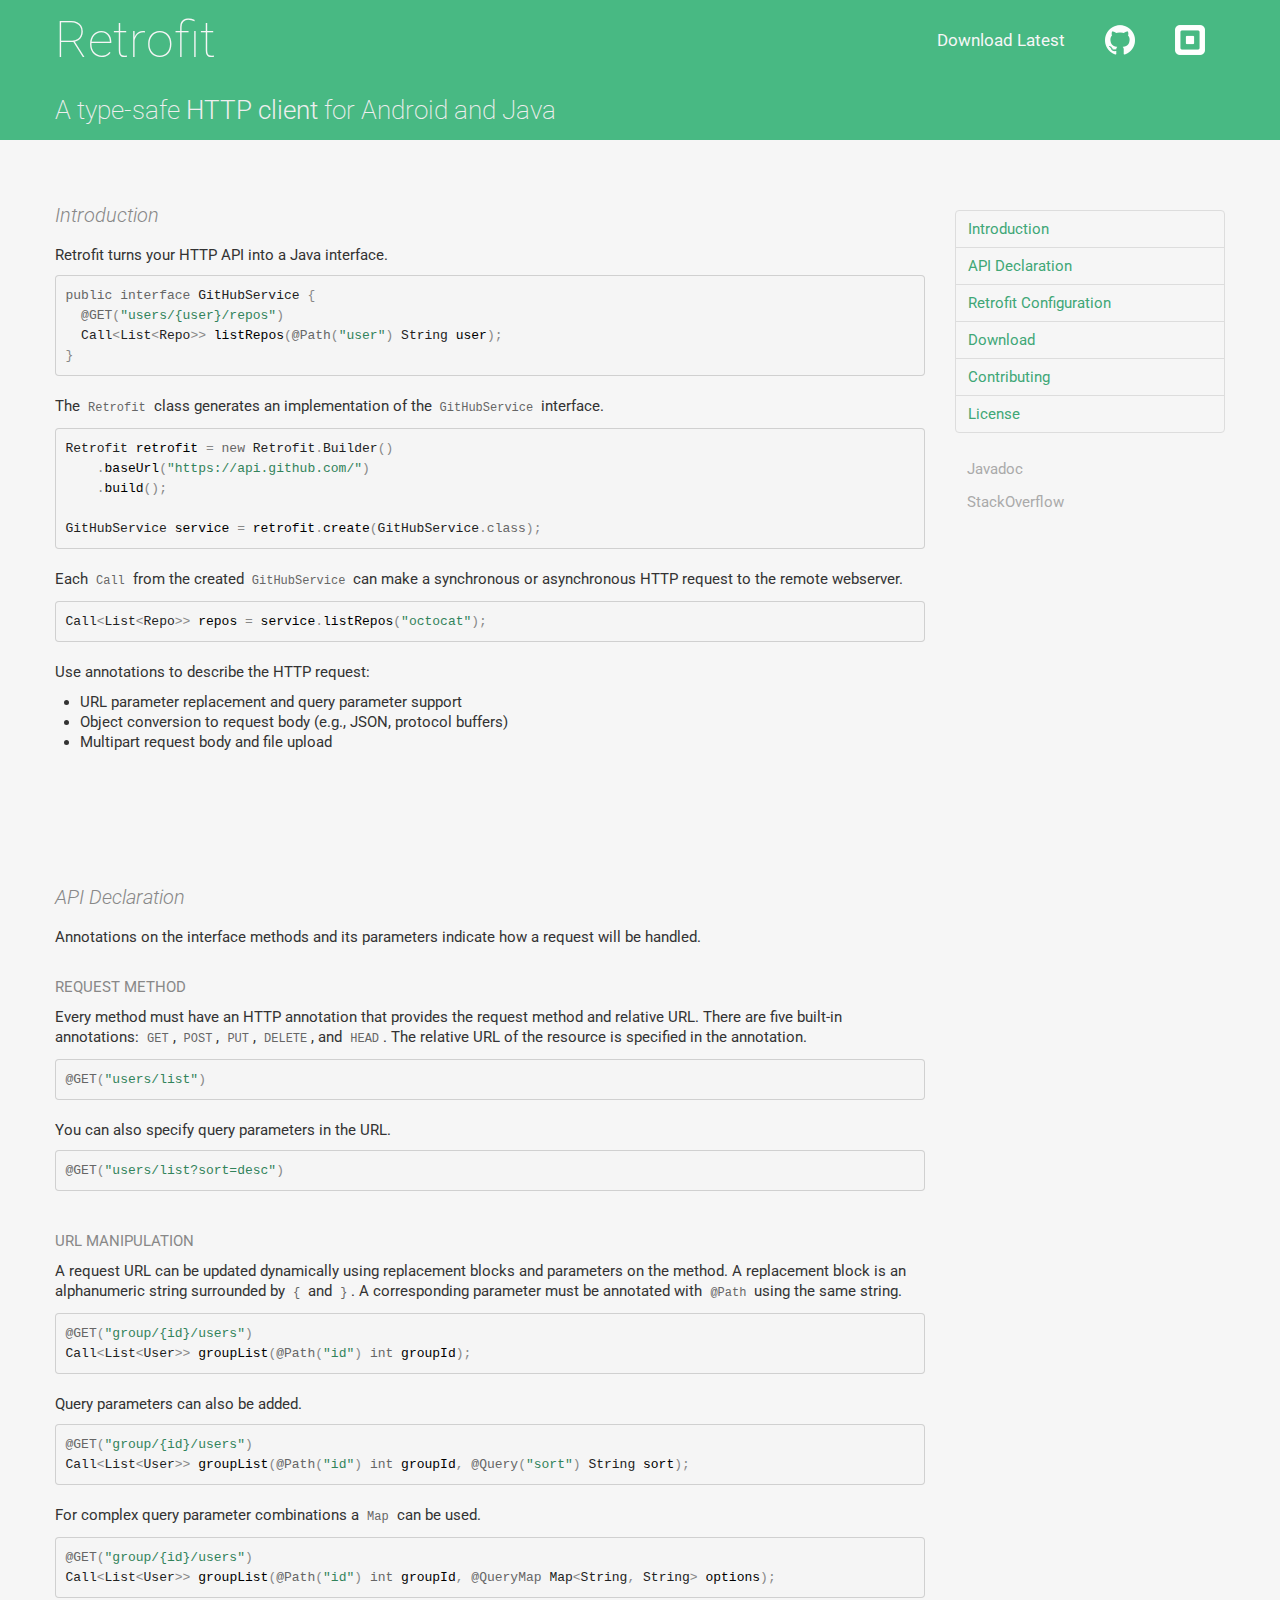
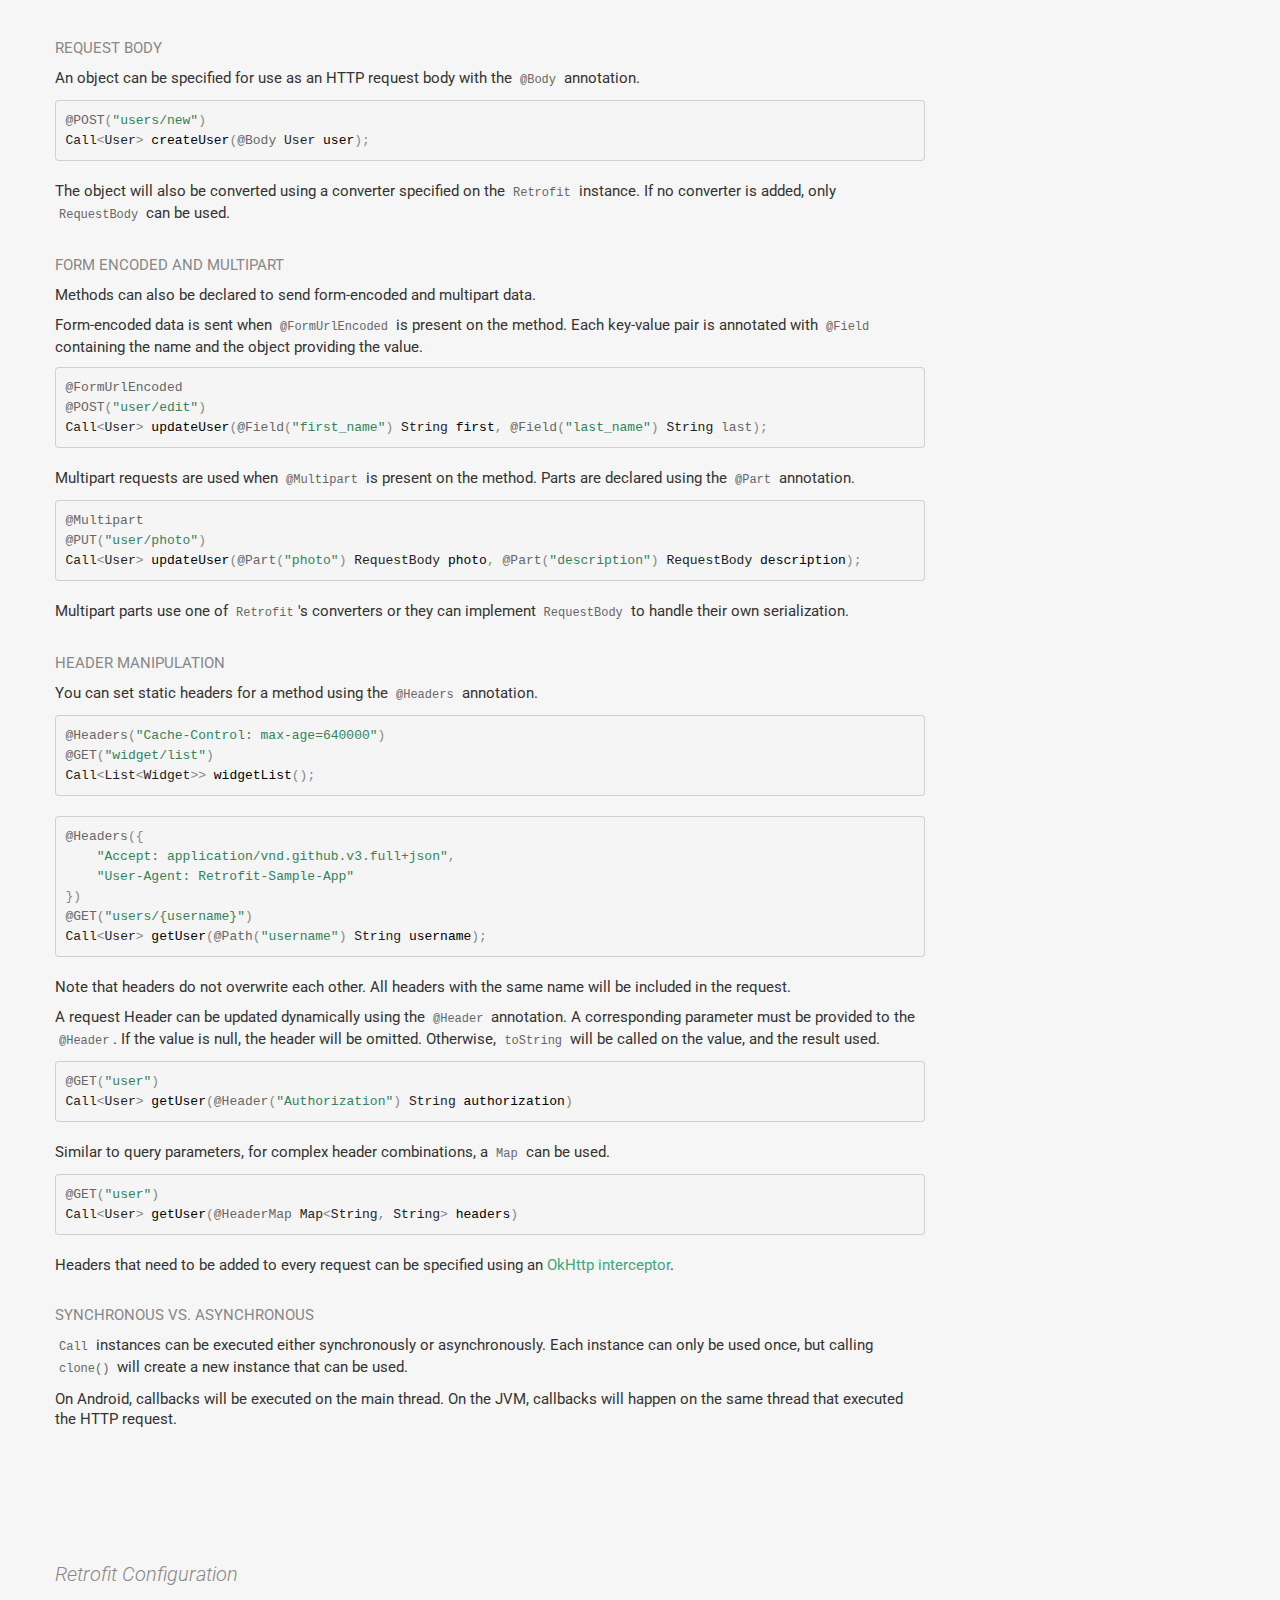
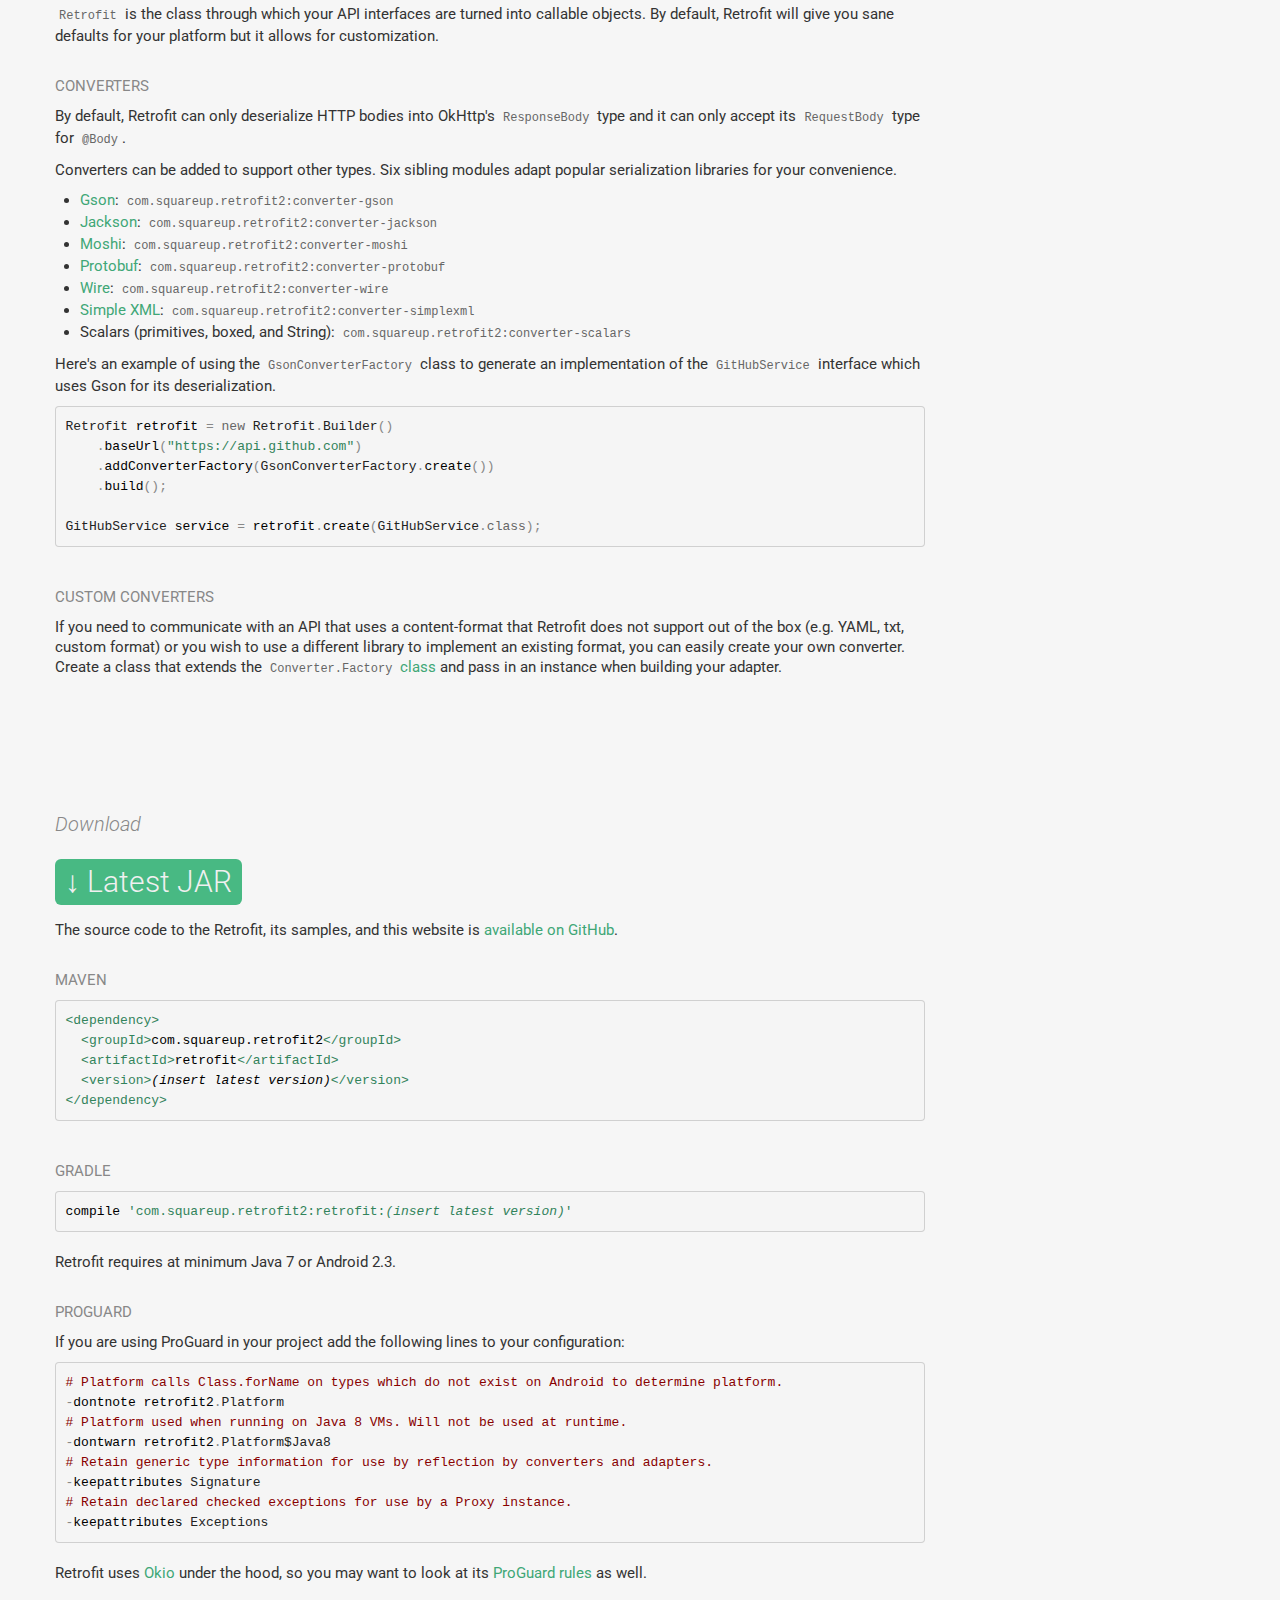
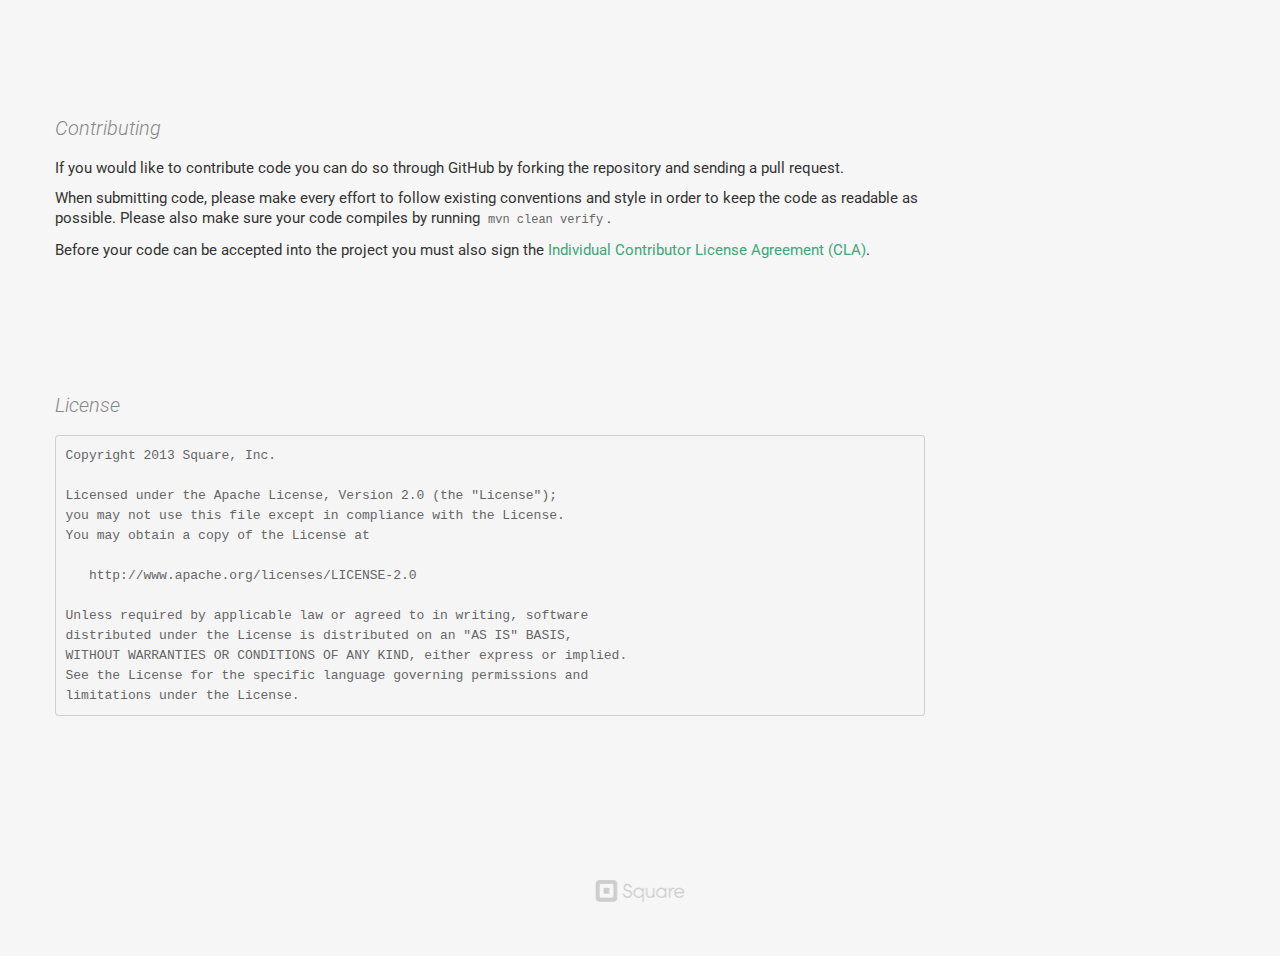
==== website/index.html @ 67815c1e "[Feature] Init website" ====
<!DOCTYPE html>
<html lang="en">
  <head>
    <meta charset="utf-8">
    <title>Retrofit</title>
    <meta name="viewport" content="width=device-width, initial-scale=1.0">
    <meta name="description" content="A type-safe HTTP client for Android and Java">
    <link href="static/bootstrap-combined.min.css" rel="stylesheet">
    <link href="static/app.css" rel="stylesheet">
    <link href="static/app-theme.css" rel="stylesheet">
    <link href="https://fonts.googleapis.com/css?family=Roboto:400,300italic,100,100italic,300" rel="stylesheet" type="text/css">
    <!--[if lt IE 9]><script src="static/html5shiv.min.js"></script><![endif]-->
  </head>
  <body data-target=".content-nav">
    <header>
      <div class="container">
        <div class="row">
          <div class="span5">
            <h1>Retrofit</h1>
          </div>
          <div class="span7">
            <menu>
              <ul>
                <li><a href="#download" class="menu download">Download <span class="version-tag">Latest</span></a></li>
                <li><a href="http://github.com/square/retrofit" data-title="View GitHub Project" class="menu github"><img src="static/icon-github.png" alt="GitHub"/></a></li>
                <li><a href="http://square.github.io/" data-title="Square Open Source Portal" class="menu square"><img src="static/icon-square.png" alt="Square"/></a></li>
              </ul>
            </menu>
          </div>
        </div>
      </div>
    </header>
    <section id="subtitle">
      <div class="container">
        <div class="row">
          <div class="span12">
            <h2>A type-safe <strong>HTTP client</strong> for Android and Java<!-- and Samsung! --></h2>
          </div>
        </div>
      </div>
    </section>
    <section id="body">
      <div class="container">
        <div class="row">
          <div class="span9">
            <section id="introduction">
              <h3>Introduction</h3>
              <p>Retrofit turns your HTTP API into a Java interface.</p>
              <pre class="prettyprint">public interface GitHubService {
  @GET("users/{user}/repos")
  Call&lt;List&lt;Repo>> listRepos(@Path("user") String user);
}</pre>
              <p>The <code>Retrofit</code> class generates an implementation of the <code>GitHubService</code> interface.</p>
              <pre class="prettyprint">Retrofit retrofit = new Retrofit.Builder()
    .baseUrl("https://api.github.com/")
    .build();

GitHubService service = retrofit.create(GitHubService.class);</pre>
              <p>Each <code>Call</code> from the created <code>GitHubService</code> can make a synchronous or asynchronous HTTP request to the remote webserver.</p>
              <pre class="prettyprint">Call&lt;List&lt;Repo>> repos = service.listRepos("octocat");</pre>
              <p>Use annotations to describe the HTTP request:</p>
              <ul>
                <li>URL parameter replacement and query parameter support</li>
                <li>Object conversion to request body (e.g., JSON, protocol buffers)</li>
                <li>Multipart request body and file upload</li>
              </ul>
            </section>

            <section id="api-declaration">
              <h3>API Declaration</h3>
              <p>Annotations on the interface methods and its parameters indicate how a request will be handled.</p>

              <h4>Request Method</h4>
              <p>Every method must have an HTTP annotation that provides the request method and relative URL. There are five built-in annotations: <code>GET</code>, <code>POST</code>, <code>PUT</code>, <code>DELETE</code>, and <code>HEAD</code>. The relative URL of the resource is specified in the annotation.</p>
              <pre class="prettyprint">@GET("users/list")</pre>
              <p>You can also specify query parameters in the URL.</p>
              <pre class="prettyprint">@GET("users/list?sort=desc")</pre>

              <h4>URL Manipulation</h4>
              <p>A request URL can be updated dynamically using replacement blocks and parameters on the method. A replacement block is an alphanumeric string surrounded by <code>{</code> and <code>}</code>. A corresponding parameter must be annotated with <code>@Path</code> using the same string.</p>
              <pre class="prettyprint">@GET("group/{id}/users")
Call&lt;List&lt;User>> groupList(@Path("id") int groupId);</pre>
              <p>Query parameters can also be added.</p>
              <pre class="prettyprint">@GET("group/{id}/users")
Call&lt;List&lt;User>> groupList(@Path("id") int groupId, @Query("sort") String sort);</pre>
              <p>For complex query parameter combinations a <code>Map</code> can be used.</p>
              <pre class="prettyprint">@GET("group/{id}/users")
Call&lt;List&lt;User>> groupList(@Path("id") int groupId, @QueryMap Map&lt;String, String&gt; options);</pre>

              <h4>Request Body</h4>
              <p>An object can be specified for use as an HTTP request body with the <code>@Body</code> annotation.</p>
              <pre class="prettyprint">@POST("users/new")
Call&lt;User> createUser(@Body User user);</pre>
              <p>The object will also be converted using a converter specified on the <code>Retrofit</code> instance. If no converter is added, only <code>RequestBody</code> can be used.</p>

              <h4>Form Encoded and Multipart</h4>
              <p>Methods can also be declared to send form-encoded and multipart data.</p>
              <p>Form-encoded data is sent when <code>@FormUrlEncoded</code> is present on the method. Each key-value pair is annotated with <code>@Field</code> containing the name and the object providing the value.</p>
              <pre class="prettyprint">@FormUrlEncoded
@POST("user/edit")
Call&lt;User> updateUser(@Field("first_name") String first, @Field("last_name") String last);</pre>
              <p>Multipart requests are used when <code>@Multipart</code> is present on the method. Parts are declared using the <code>@Part</code> annotation.</p>
              <pre class="prettyprint">@Multipart
@PUT("user/photo")
Call&lt;User> updateUser(@Part("photo") RequestBody photo, @Part("description") RequestBody description);</pre>
              <p>Multipart parts use one of <code>Retrofit</code>'s converters or they can implement <code>RequestBody</code> to handle their own serialization.</p>

              <h4>Header Manipulation</h4>
              <p>You can set static headers for a method using the <code>@Headers</code> annotation.</p>
              <pre class="prettyprint">@Headers("Cache-Control: max-age=640000")
@GET("widget/list")
Call&lt;List&lt;Widget>> widgetList();</pre>
              <pre class="prettyprint">@Headers({
    "Accept: application/vnd.github.v3.full+json",
    "User-Agent: Retrofit-Sample-App"
})
@GET("users/{username}")
Call&lt;User> getUser(@Path("username") String username);</pre>
              <p>Note that headers do not overwrite each other. All headers with the same name will be included in the request.</p>
              <p>A request Header can be updated dynamically using the <code>@Header</code> annotation. A corresponding parameter must be provided to the <code>@Header</code>. If the value is null, the header will be omitted. Otherwise, <code>toString</code> will be called on the value, and the result used.</p>
              <pre class="prettyprint">@GET("user")
Call&lt;User> getUser(@Header("Authorization") String authorization)</pre>
              <p>Similar to query parameters, for complex header combinations, a <code>Map</code> can be used.
			  <pre class="prettyprint">@GET("user")
Call&lt;User> getUser(@HeaderMap Map&lt;String, String&gt; headers)</pre>
              <p>Headers that need to be added to every request can be specified using an <a href="https://github.com/square/okhttp/wiki/Interceptors">OkHttp interceptor</a>.

              <h4>Synchronous vs. Asynchronous</h4>
              <p><code>Call</code> instances can be executed either synchronously or asynchronously. Each instance can only be used once, but calling <code>clone()</code> will create a new instance that can be used.</p>
              <p>On Android, callbacks will be executed on the main thread. On the JVM, callbacks will happen on the same thread that executed the HTTP request.</p>
            </section>

            <section id="restadapter-configuration">
              <h3>Retrofit Configuration</h3>
              <p><code>Retrofit</code> is the class through which your API interfaces are turned into callable objects. By default, Retrofit will give you sane defaults for your platform but it allows for customization.</p>

              <h4>Converters</h4>
              <p>By default, Retrofit can only deserialize HTTP bodies into OkHttp's <code>ResponseBody</code> type and it can only accept its <code>RequestBody</code> type for <code>@Body</code>.</p>
              <p>Converters can be added to support other types. Six sibling modules adapt popular serialization libraries for your convenience.</p>
              <ul>
                <li><a href="https://github.com/google/gson">Gson</a>: <code>com.squareup.retrofit2:converter-gson</code></li>
                <li><a href="http://wiki.fasterxml.com/JacksonHome">Jackson</a>: <code>com.squareup.retrofit2:converter-jackson</code></li>
                <li><a href="https://github.com/square/moshi/">Moshi</a>: <code>com.squareup.retrofit2:converter-moshi</code></li>
                <li><a href="https://developers.google.com/protocol-buffers/">Protobuf</a>: <code>com.squareup.retrofit2:converter-protobuf</code></li>
                <li><a href="https://github.com/square/wire">Wire</a>: <code>com.squareup.retrofit2:converter-wire</code></li>
                <li><a href="http://simple.sourceforge.net/">Simple XML</a>: <code>com.squareup.retrofit2:converter-simplexml</code></li>
                <li>Scalars (primitives, boxed, and String): <code>com.squareup.retrofit2:converter-scalars</code></li>
              </ul>
              <p>Here's an example of using the <code>GsonConverterFactory</code> class to generate an implementation of the <code>GitHubService</code> interface which uses Gson for its deserialization.</p>
              <pre class="prettyprint">Retrofit retrofit = new Retrofit.Builder()
    .baseUrl("https://api.github.com")
    .addConverterFactory(GsonConverterFactory.create())
    .build();

GitHubService service = retrofit.create(GitHubService.class);</pre>
              <h4>Custom Converters</h4>
              <p>If you need to communicate with an API that uses a content-format that Retrofit does not support out of the box (e.g. YAML, txt, custom format) or you wish to use a different library to implement an existing format, you can easily create your own converter. Create a class that extends the <a href="https://github.com/square/retrofit/blob/master/retrofit/src/main/java/retrofit2/Converter.java"><code>Converter.Factory</code> class</a> and pass in an instance when building your adapter.</p>
            </section>

            <section id="download">
              <h3>Download</h3>
              <p><a href="https://search.maven.org/remote_content?g=com.squareup.retrofit2&a=retrofit&v=LATEST" class="dl version-href">&darr; <span class="version-tag">Latest</span> JAR</a></p>
              <p>The source code to the Retrofit, its samples, and this website is <a href="http://github.com/square/retrofit">available on GitHub</a>.</p>
              <h4>Maven</h4>
              <pre class="prettyprint">&lt;dependency>
  &lt;groupId>com.squareup.retrofit2&lt;/groupId>
  &lt;artifactId>retrofit&lt;/artifactId>
  &lt;version><span class="version pln"><em>(insert latest version)</em></span>&lt;/version>
&lt;/dependency></pre>
              <h4>Gradle</h4>
              <pre class="prettyprint">
compile 'com.squareup.retrofit2:retrofit:<span class="version pln"><em>(insert latest version)</em></span>'
</pre>
              <p>Retrofit requires at minimum Java 7 or Android 2.3.</p>

              <h4>ProGuard</h4>
              <p>If you are using ProGuard in your project add the following lines to your configuration:</p>
              <pre class="prettyprint">
# Platform calls Class.forName on types which do not exist on Android to determine platform.
-dontnote retrofit2.Platform
# Platform used when running on Java 8 VMs. Will not be used at runtime.
-dontwarn retrofit2.Platform$Java8
# Retain generic type information for use by reflection by converters and adapters.
-keepattributes Signature
# Retain declared checked exceptions for use by a Proxy instance.
-keepattributes Exceptions
</pre>
            <p>Retrofit uses <a href="https://github.com/square/okio">Okio</a> under the hood, so you may want to look at its <a href="https://github.com/square/okio#proguard">ProGuard rules</a> as well.</p>
            </section>

            <section id="contributing">
              <h3>Contributing</h3>
              <p>If you would like to contribute code you can do so through GitHub by forking the repository and sending a pull request.</p>
              <p>When submitting code, please make every effort to follow existing conventions and style in order to keep the code as readable as possible. Please also make sure your code compiles by running <code>mvn clean verify</code>.</p>
              <p>Before your code can be accepted into the project you must also sign the <a href="http://squ.re/sign-the-cla">Individual Contributor License Agreement (CLA)</a>.</p>
            </section>

            <section id="license">
              <h3>License</h3>
              <pre>Copyright 2013 Square, Inc.

Licensed under the Apache License, Version 2.0 (the "License");
you may not use this file except in compliance with the License.
You may obtain a copy of the License at

   http://www.apache.org/licenses/LICENSE-2.0

Unless required by applicable law or agreed to in writing, software
distributed under the License is distributed on an "AS IS" BASIS,
WITHOUT WARRANTIES OR CONDITIONS OF ANY KIND, either express or implied.
See the License for the specific language governing permissions and
limitations under the License.</pre>
            </section>
          </div>
          <div class="span3">
            <div class="content-nav" data-spy="affix" data-offset-top="80">
              <ul class="nav nav-tabs nav-stacked primary">
                <li><a href="#introduction">Introduction</a></li>
                <li><a href="#api-declaration">API Declaration</a></li>
                <li><a href="#restadapter-configuration">Retrofit Configuration</a></li>
                <li><a href="#download">Download</a></li>
                <li><a href="#contributing">Contributing</a></li>
                <li><a href="#license">License</a></li>
              </ul>
              <ul class="nav nav-pills nav-stacked secondary">
                <li><a href="2.x/retrofit/">Javadoc</a></li>
                <li><a href="http://stackoverflow.com/questions/tagged/retrofit?sort=active">StackOverflow</a></li>
              </ul>
            </div>
          </div>
        </div>
        <div class="row">
          <div class="span12 logo">
            <a href="https://squareup.com"><img src="static/logo-square.png" alt="Square, Inc."/></a>
          </div>
        </div>
      </div>
    </section>
    <script src="https://ajax.googleapis.com/ajax/libs/jquery/1.9.1/jquery.min.js"></script>
    <script src="static/bootstrap.min.js"></script>
    <script src="static/jquery.smooth-scroll.min.js"></script>
    <script src="static/jquery-maven-artifact.min.js"></script>
    <script src="static/prettify.js"></script>
    <script type="text/javascript">
      $(function() {
        // Syntax highlight code blocks.
        prettyPrint();

        // Spy on scroll position for real-time updating of current section.
        $('body').scrollspy();

        // Use smooth-scroll for internal links.
        $('a').smoothScroll();

        // Enable tooltips on the header nav image items.
        $('.menu').tooltip({
          placement: 'bottom',
          trigger: 'hover',
          container: 'body',
          delay: {
            show: 500,
            hide: 0
          }
        });

        // Look up the latest version of the library.
        $.fn.artifactVersion('com.squareup.retrofit2', 'retrofit', function(version, url) {
          $('.version').text(version);
          $('.version-tag').text('v' + version);
          $('.version-href').attr('href', url);
        });
      });

      (function(i,s,o,g,r,a,m){i['GoogleAnalyticsObject']=r;i[r]=i[r]||function(){
      (i[r].q=i[r].q||[]).push(arguments)},i[r].l=1*new Date();a=s.createElement(o),
      m=s.getElementsByTagName(o)[0];a.async=1;a.src=g;m.parentNode.insertBefore(a,m)
      })(window,document,'script','//www.google-analytics.com/analytics.js','ga');

      ga('create', 'UA-40704740-4', 'github.io');
      ga('send', 'pageview');
    </script>
  </body>
</html>
---- website/static/app.css ----
html, body {
  font-family: 'Roboto', sans-serif;
  font-size: 15px;
}
body {
  background-color: #f6f6f6;
  padding-bottom: 50px;
  padding-top: 80px;
}

header {
  min-height: 80px;
  color: #f6f6f6;
  position: fixed;
  top: 0;
  left: 0;
  width: 100%;
  z-index: 99;
}
header h1 {
  margin: 10px 0;
  font-size: 50px;
  line-height: 60px;
  font-weight: 100;
  text-rendering: auto;
}
header menu {
  margin: 20px 0 0;
  padding: 0;
  height: 40px;
}
header menu ul {
  margin: 0;
  padding: 0;
  float: right;
}
header menu li {
  list-style: none;
  float: left;
  margin: 0;
  padding: 0;
}
header menu li a {
  display: inline-block;
  height: 40px;
  font-size: 17px;
  line-height: 40px;
  padding: 0 20px;
  color: #f6f6f6;
}
header menu li a:hover {
  color: #f6f6f6;
  text-decoration: none;
}
header menu li a img {
  margin: 0;
  padding: 5px 0;
  vertical-align: bottom;
  width: 30px;
  height: 30px;
}

#subtitle {
  position: absolute;
  top: 80px;
  left: 0;
  width: 100%;
}
h2 {
  font-weight: 200;
  font-size: 26px;
  line-height: 30px;
  padding: 15px 0;
  margin: 0;
  color: #eee;
}
h2 strong {
  font-weight: 300;
}

a.dl {
  font-weight: 300;
  font-size: 30px;
  line-height: 40px;
  padding: 3px 10px;
  display: inline-block;
  border-radius: 6px;
  color: #f0f0f0;
  margin: 5px 0;
}
a.dl:hover {
  color: #f0f0f0;
  text-decoration: none;
}

.content-nav {
  margin-top: 130px;
  width: 220px;
}
.content-nav.affix {
  top: 0;
}
.content-nav li.active a, .content-nav li.active a:hover {
  background-color: transparent;
  color: #555;
  border-left-width: 2px;
}
.content-nav .secondary a {
  color: #aaa;
}
.content-nav .secondary a:hover {
  color: #888;
}

h3 {
  font-weight: 300;
  font-style: italic;
  color: #888;
  font-size: 20px;
  padding-top: 115px;
  margin-top: 0;
}

h4 {
  font-weight: 400;
  text-transform: uppercase;
  color: #888;
  font-size: 15px;
  padding-top: 20px;
}

p.license {
  font-family: fixed-width;
}

.row .logo {
  text-align: center;
  margin-top: 150px;
}
.row .logo img {
  height: 30px;
}

pre, code {
  color: #666;
}
code {
  border: 0;
  background-color: transparent;
}

/* Widescreen desktop. */
@media (min-width: 1200px) {
  .content-nav {
    width: 270px;
  }
}

/* Smaller width browser, tablets. */
@media (max-width: 979px) {
  .content-nav {
    width: 166px;
  }
}

/* One-column mobile display. */
@media (max-width: 767px) {
  header {
    position: absolute;
    top: 0;
    left: 0;
    width: 100%;
    padding-left: 20px;
  }
  header menu {
    display: none;
  }
  #subtitle {
    position: absolute;
    top: 80px;
    left: 0;
    width: 100%;
    padding-left: 20px;
  }
  .content-nav {
    display: none;
  }
}
---- website/static/app-theme.css ----
/* http://www.colorhexa.com/48b982 */

/*** Primary ***/

header,
#subtitle,
a.dl {
  background-color: #48b983;
}

.content-nav li.active a,
.content-nav li.active a:hover {
  border-left-color: #48b983;
}

/*** One step left on the monochromatic scale ***/

header menu li a:hover,
a.dl:hover {
  background-color: #40a776;
}
a {
  color: #40a776;
}

/*** Three steps left on the monochromatic scale ***/

a:hover {
  color: #32835c;
}


/****************************************************************\
 **** Syntax highlighting styles ********************************
\****************************************************************/

.pln { color: #000; }
.str { color: #32835b; }
.kwd { color: #666; }
.com { color: #800; }
.typ { color: #222; }
.lit { color: #666; }
.pun { color: #888; }
.opn { color: #888; }
.clo { color: #888; }
.tag { color: #32835b; }
.atn { color: #606; }
.atv { color: #080; }
.dec { color: #606; }
.var { color: #606; }
.fun { color: #f00; }
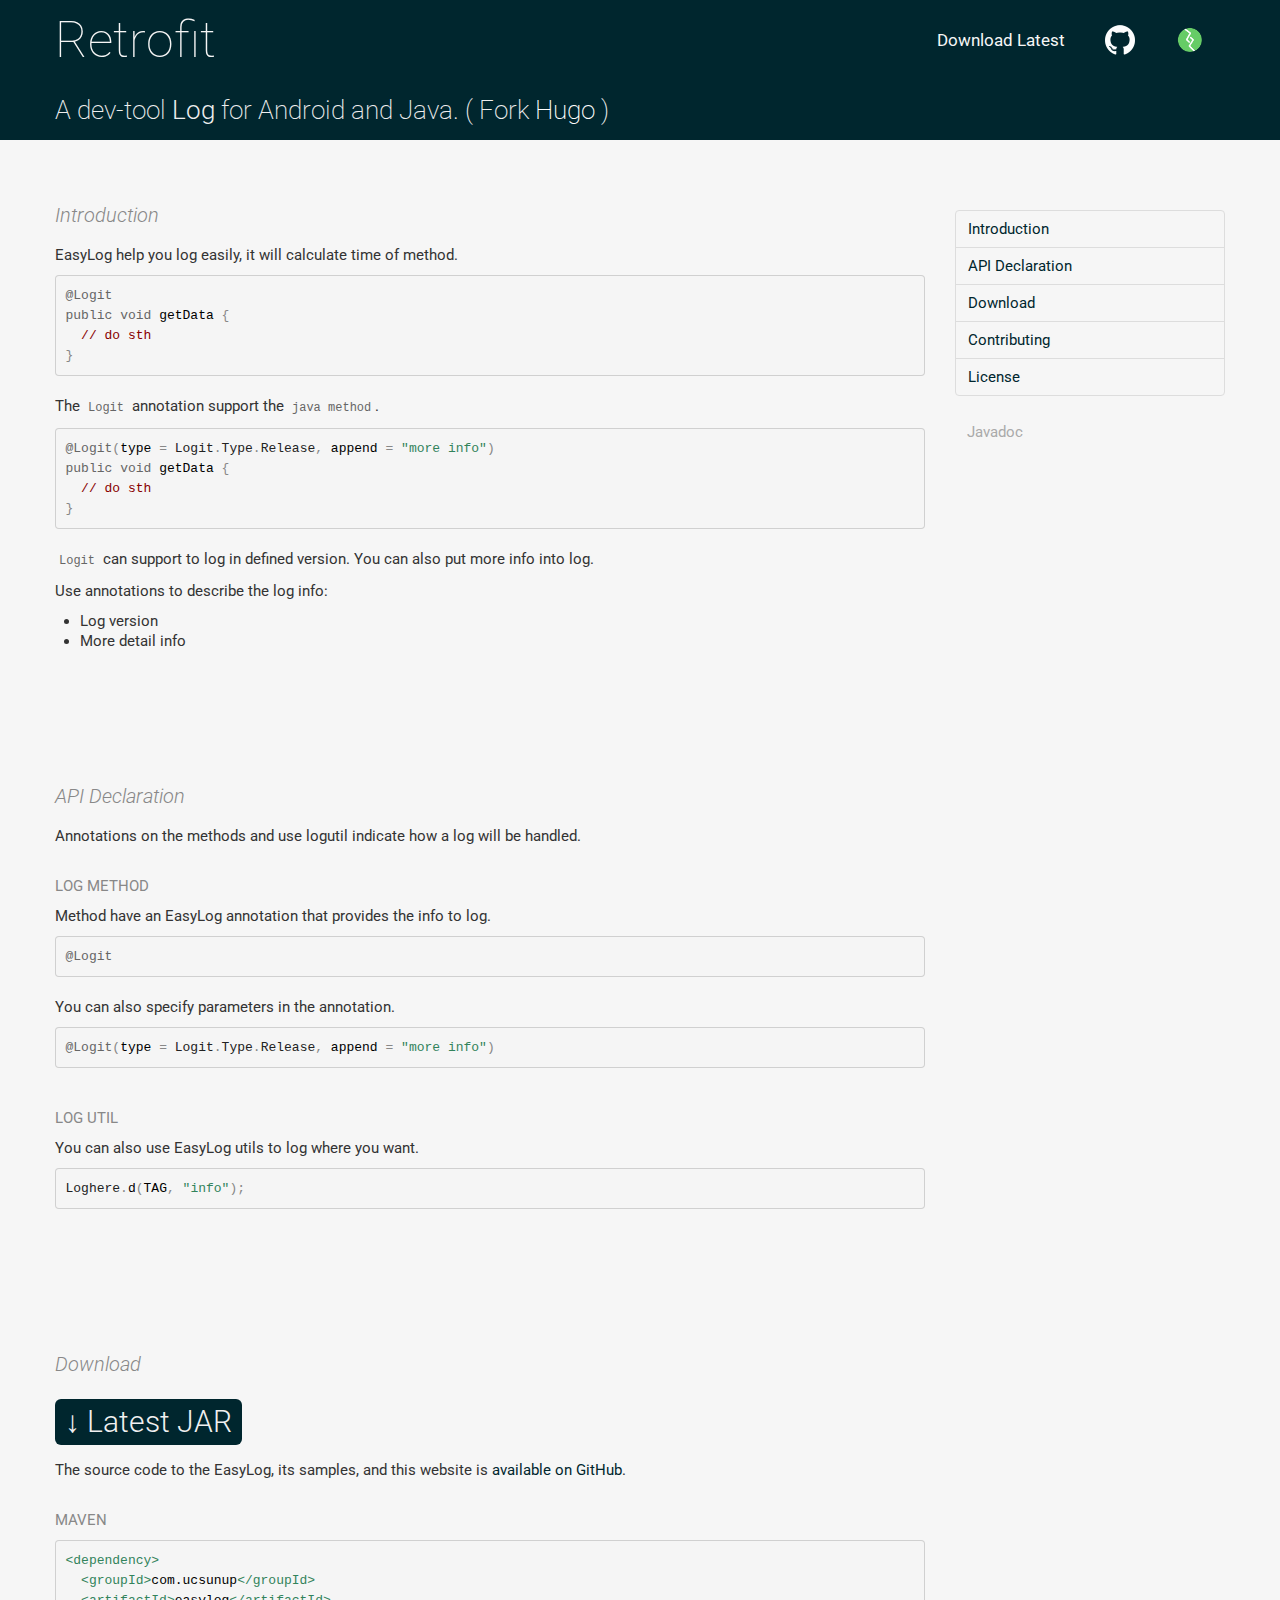
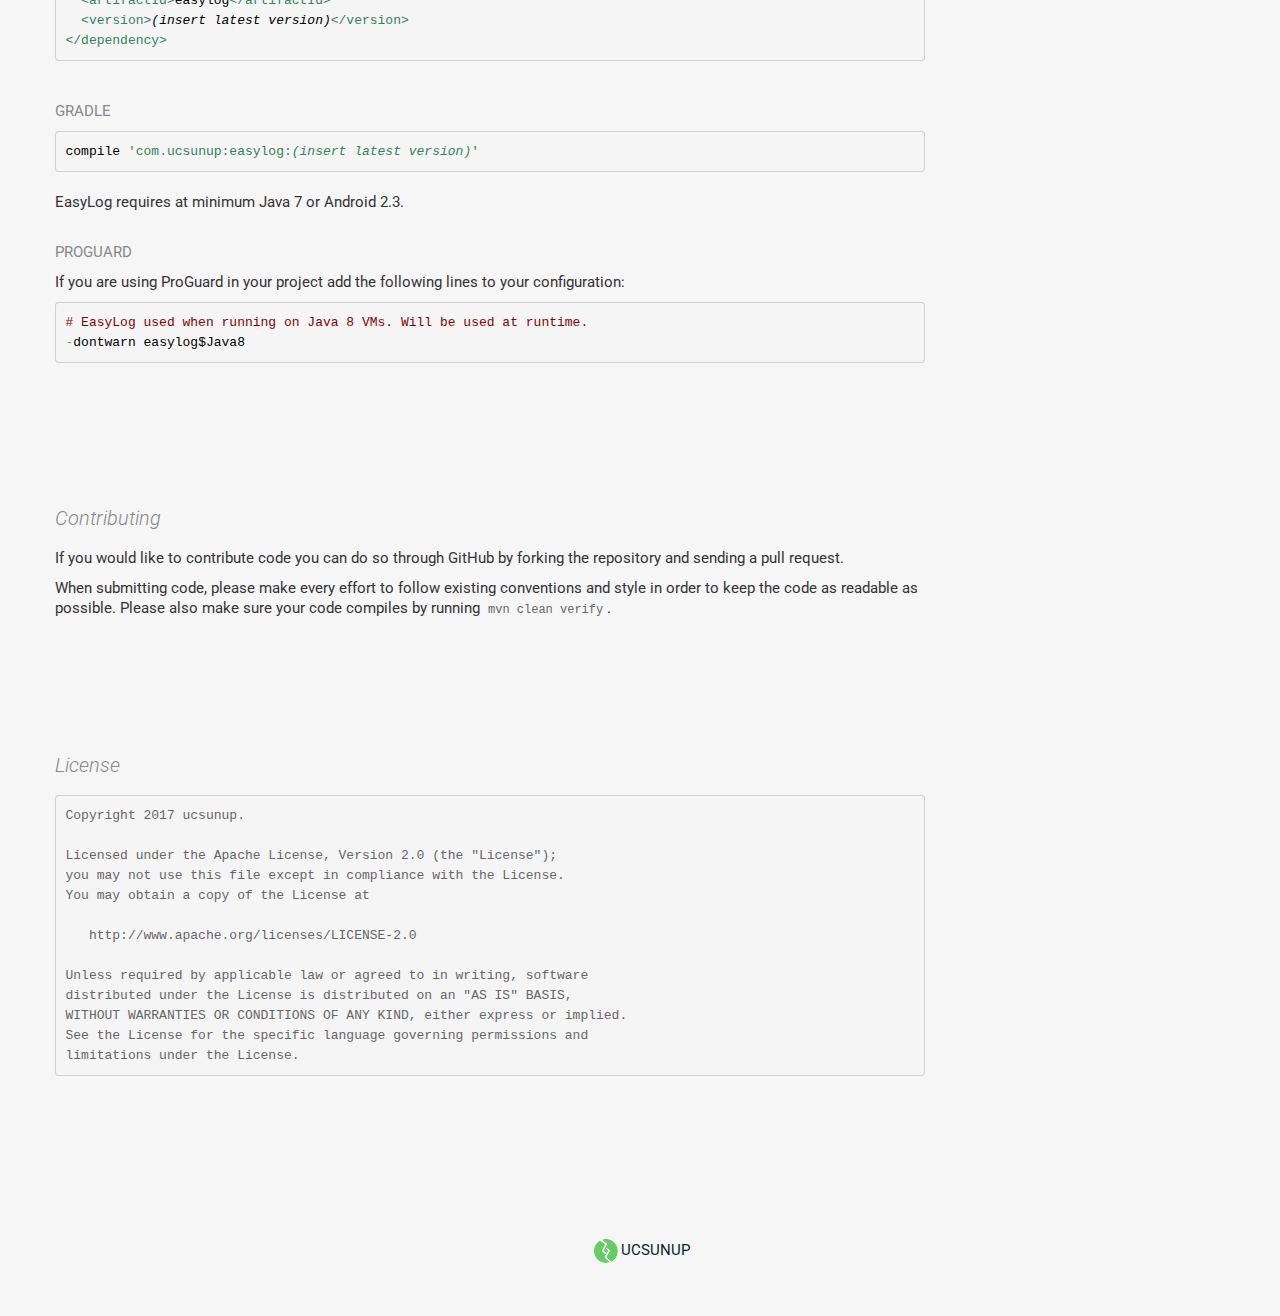
==== commit 812399ff: "[Modify] modify some info" ====
--- a/website/index.html
+++ b/website/index.html
@@ -22,8 +22,8 @@
             <menu>
               <ul>
                 <li><a href="#download" class="menu download">Download <span class="version-tag">Latest</span></a></li>
-                <li><a href="http://github.com/square/retrofit" data-title="View GitHub Project" class="menu github"><img src="static/icon-github.png" alt="GitHub"/></a></li>
-                <li><a href="http://square.github.io/" data-title="Square Open Source Portal" class="menu square"><img src="static/icon-square.png" alt="Square"/></a></li>
+                <li><a href="http://github.com/ucsunup/EasyLog" data-title="View GitHub Project" class="menu github"><img src="static/icon-github.png" alt="GitHub"/></a></li>
+                <li><a href="https://github.com/ucsunup/EasyLog" data-title="UCSUNUP Open Source Portal" class="menu square"><img src="static/icon-ucsunup.png" alt="Square"/></a></li>
               </ul>
             </menu>
           </div>
@@ -34,7 +34,7 @@
       <div class="container">
         <div class="row">
           <div class="span12">
-            <h2>A type-safe <strong>HTTP client</strong> for Android and Java<!-- and Samsung! --></h2>
+            <h2>A dev-tool <strong>Log</strong> for Android and Java. ( Fork <a href="https://github.com/JakeWharton/hugo" style="color: white">Hugo</a> )</h2>
           </div>
         </div>
       </div>
@@ -45,159 +45,72 @@
           <div class="span9">
             <section id="introduction">
               <h3>Introduction</h3>
-              <p>Retrofit turns your HTTP API into a Java interface.</p>
-              <pre class="prettyprint">public interface GitHubService {
-  @GET("users/{user}/repos")
-  Call&lt;List&lt;Repo>> listRepos(@Path("user") String user);
+              <p>EasyLog help you log easily, it will calculate time of method.</p>
+              <pre class="prettyprint">@Logit
+public void getData {
+  // do sth
 }</pre>
-              <p>The <code>Retrofit</code> class generates an implementation of the <code>GitHubService</code> interface.</p>
-              <pre class="prettyprint">Retrofit retrofit = new Retrofit.Builder()
-    .baseUrl("https://api.github.com/")
-    .build();
-
-GitHubService service = retrofit.create(GitHubService.class);</pre>
-              <p>Each <code>Call</code> from the created <code>GitHubService</code> can make a synchronous or asynchronous HTTP request to the remote webserver.</p>
-              <pre class="prettyprint">Call&lt;List&lt;Repo>> repos = service.listRepos("octocat");</pre>
-              <p>Use annotations to describe the HTTP request:</p>
+              <p>The <code>Logit</code> annotation support the <code>java method</code>.</p>
+              <pre class="prettyprint">@Logit(type = Logit.Type.Release, append = "more info")
+public void getData {
+  // do sth
+}</pre>
+              <p><code>Logit</code> can support to log in defined version. You can also put more info into log.</p>
+              <p>Use annotations to describe the log info:</p>
               <ul>
-                <li>URL parameter replacement and query parameter support</li>
-                <li>Object conversion to request body (e.g., JSON, protocol buffers)</li>
-                <li>Multipart request body and file upload</li>
+                <li>Log version</li>
+                <li>More detail info</li>
               </ul>
             </section>
 
             <section id="api-declaration">
               <h3>API Declaration</h3>
-              <p>Annotations on the interface methods and its parameters indicate how a request will be handled.</p>
+              <p>Annotations on the methods and use logutil indicate how a log will be handled.</p>
 
-              <h4>Request Method</h4>
-              <p>Every method must have an HTTP annotation that provides the request method and relative URL. There are five built-in annotations: <code>GET</code>, <code>POST</code>, <code>PUT</code>, <code>DELETE</code>, and <code>HEAD</code>. The relative URL of the resource is specified in the annotation.</p>
-              <pre class="prettyprint">@GET("users/list")</pre>
-              <p>You can also specify query parameters in the URL.</p>
-              <pre class="prettyprint">@GET("users/list?sort=desc")</pre>
+              <h4>Log Method</h4>
+              <p> Method have an EasyLog annotation that provides the info to log.</p>
+              <pre class="prettyprint">@Logit</pre>
+              <p>You can also specify parameters in the annotation.</p>
+              <pre class="prettyprint">@Logit(type = Logit.Type.Release, append = "more info")</pre>
 
-              <h4>URL Manipulation</h4>
-              <p>A request URL can be updated dynamically using replacement blocks and parameters on the method. A replacement block is an alphanumeric string surrounded by <code>{</code> and <code>}</code>. A corresponding parameter must be annotated with <code>@Path</code> using the same string.</p>
-              <pre class="prettyprint">@GET("group/{id}/users")
-Call&lt;List&lt;User>> groupList(@Path("id") int groupId);</pre>
-              <p>Query parameters can also be added.</p>
-              <pre class="prettyprint">@GET("group/{id}/users")
-Call&lt;List&lt;User>> groupList(@Path("id") int groupId, @Query("sort") String sort);</pre>
-              <p>For complex query parameter combinations a <code>Map</code> can be used.</p>
-              <pre class="prettyprint">@GET("group/{id}/users")
-Call&lt;List&lt;User>> groupList(@Path("id") int groupId, @QueryMap Map&lt;String, String&gt; options);</pre>
-
-              <h4>Request Body</h4>
-              <p>An object can be specified for use as an HTTP request body with the <code>@Body</code> annotation.</p>
-              <pre class="prettyprint">@POST("users/new")
-Call&lt;User> createUser(@Body User user);</pre>
-              <p>The object will also be converted using a converter specified on the <code>Retrofit</code> instance. If no converter is added, only <code>RequestBody</code> can be used.</p>
-
-              <h4>Form Encoded and Multipart</h4>
-              <p>Methods can also be declared to send form-encoded and multipart data.</p>
-              <p>Form-encoded data is sent when <code>@FormUrlEncoded</code> is present on the method. Each key-value pair is annotated with <code>@Field</code> containing the name and the object providing the value.</p>
-              <pre class="prettyprint">@FormUrlEncoded
-@POST("user/edit")
-Call&lt;User> updateUser(@Field("first_name") String first, @Field("last_name") String last);</pre>
-              <p>Multipart requests are used when <code>@Multipart</code> is present on the method. Parts are declared using the <code>@Part</code> annotation.</p>
-              <pre class="prettyprint">@Multipart
-@PUT("user/photo")
-Call&lt;User> updateUser(@Part("photo") RequestBody photo, @Part("description") RequestBody description);</pre>
-              <p>Multipart parts use one of <code>Retrofit</code>'s converters or they can implement <code>RequestBody</code> to handle their own serialization.</p>
-
-              <h4>Header Manipulation</h4>
-              <p>You can set static headers for a method using the <code>@Headers</code> annotation.</p>
-              <pre class="prettyprint">@Headers("Cache-Control: max-age=640000")
-@GET("widget/list")
-Call&lt;List&lt;Widget>> widgetList();</pre>
-              <pre class="prettyprint">@Headers({
-    "Accept: application/vnd.github.v3.full+json",
-    "User-Agent: Retrofit-Sample-App"
-})
-@GET("users/{username}")
-Call&lt;User> getUser(@Path("username") String username);</pre>
-              <p>Note that headers do not overwrite each other. All headers with the same name will be included in the request.</p>
-              <p>A request Header can be updated dynamically using the <code>@Header</code> annotation. A corresponding parameter must be provided to the <code>@Header</code>. If the value is null, the header will be omitted. Otherwise, <code>toString</code> will be called on the value, and the result used.</p>
-              <pre class="prettyprint">@GET("user")
-Call&lt;User> getUser(@Header("Authorization") String authorization)</pre>
-              <p>Similar to query parameters, for complex header combinations, a <code>Map</code> can be used.
-			  <pre class="prettyprint">@GET("user")
-Call&lt;User> getUser(@HeaderMap Map&lt;String, String&gt; headers)</pre>
-              <p>Headers that need to be added to every request can be specified using an <a href="https://github.com/square/okhttp/wiki/Interceptors">OkHttp interceptor</a>.
-
-              <h4>Synchronous vs. Asynchronous</h4>
-              <p><code>Call</code> instances can be executed either synchronously or asynchronously. Each instance can only be used once, but calling <code>clone()</code> will create a new instance that can be used.</p>
-              <p>On Android, callbacks will be executed on the main thread. On the JVM, callbacks will happen on the same thread that executed the HTTP request.</p>
-            </section>
-
-            <section id="restadapter-configuration">
-              <h3>Retrofit Configuration</h3>
-              <p><code>Retrofit</code> is the class through which your API interfaces are turned into callable objects. By default, Retrofit will give you sane defaults for your platform but it allows for customization.</p>
-
-              <h4>Converters</h4>
-              <p>By default, Retrofit can only deserialize HTTP bodies into OkHttp's <code>ResponseBody</code> type and it can only accept its <code>RequestBody</code> type for <code>@Body</code>.</p>
-              <p>Converters can be added to support other types. Six sibling modules adapt popular serialization libraries for your convenience.</p>
-              <ul>
-                <li><a href="https://github.com/google/gson">Gson</a>: <code>com.squareup.retrofit2:converter-gson</code></li>
-                <li><a href="http://wiki.fasterxml.com/JacksonHome">Jackson</a>: <code>com.squareup.retrofit2:converter-jackson</code></li>
-                <li><a href="https://github.com/square/moshi/">Moshi</a>: <code>com.squareup.retrofit2:converter-moshi</code></li>
-                <li><a href="https://developers.google.com/protocol-buffers/">Protobuf</a>: <code>com.squareup.retrofit2:converter-protobuf</code></li>
-                <li><a href="https://github.com/square/wire">Wire</a>: <code>com.squareup.retrofit2:converter-wire</code></li>
-                <li><a href="http://simple.sourceforge.net/">Simple XML</a>: <code>com.squareup.retrofit2:converter-simplexml</code></li>
-                <li>Scalars (primitives, boxed, and String): <code>com.squareup.retrofit2:converter-scalars</code></li>
-              </ul>
-              <p>Here's an example of using the <code>GsonConverterFactory</code> class to generate an implementation of the <code>GitHubService</code> interface which uses Gson for its deserialization.</p>
-              <pre class="prettyprint">Retrofit retrofit = new Retrofit.Builder()
-    .baseUrl("https://api.github.com")
-    .addConverterFactory(GsonConverterFactory.create())
-    .build();
-
-GitHubService service = retrofit.create(GitHubService.class);</pre>
-              <h4>Custom Converters</h4>
-              <p>If you need to communicate with an API that uses a content-format that Retrofit does not support out of the box (e.g. YAML, txt, custom format) or you wish to use a different library to implement an existing format, you can easily create your own converter. Create a class that extends the <a href="https://github.com/square/retrofit/blob/master/retrofit/src/main/java/retrofit2/Converter.java"><code>Converter.Factory</code> class</a> and pass in an instance when building your adapter.</p>
-            </section>
+              <h4>Log util</h4>
+              <p>You can also use EasyLog utils to log where you want.</p>
+              <pre class="prettyprint">Loghere.d(TAG, "info");</pre>
 
             <section id="download">
               <h3>Download</h3>
-              <p><a href="https://search.maven.org/remote_content?g=com.squareup.retrofit2&a=retrofit&v=LATEST" class="dl version-href">&darr; <span class="version-tag">Latest</span> JAR</a></p>
-              <p>The source code to the Retrofit, its samples, and this website is <a href="http://github.com/square/retrofit">available on GitHub</a>.</p>
+              <p><a href="" class="dl version-href">&darr; <span class="version-tag">Latest</span> JAR</a></p>
+              <!-- https://search.maven.org/remote_content?g=com.squareup.retrofit2&a=retrofit&v=LATEST -->
+              <p>The source code to the EasyLog, its samples, and this website is <a href="http://github.com/ucsunup/EasyLog">available on GitHub</a>.</p>
               <h4>Maven</h4>
               <pre class="prettyprint">&lt;dependency>
-  &lt;groupId>com.squareup.retrofit2&lt;/groupId>
-  &lt;artifactId>retrofit&lt;/artifactId>
+  &lt;groupId>com.ucsunup&lt;/groupId>
+  &lt;artifactId>easylog&lt;/artifactId>
   &lt;version><span class="version pln"><em>(insert latest version)</em></span>&lt;/version>
 &lt;/dependency></pre>
               <h4>Gradle</h4>
               <pre class="prettyprint">
-compile 'com.squareup.retrofit2:retrofit:<span class="version pln"><em>(insert latest version)</em></span>'
+compile 'com.ucsunup:easylog:<span class="version pln"><em>(insert latest version)</em></span>'
 </pre>
-              <p>Retrofit requires at minimum Java 7 or Android 2.3.</p>
+              <p>EasyLog requires at minimum Java 7 or Android 2.3.</p>
 
               <h4>ProGuard</h4>
               <p>If you are using ProGuard in your project add the following lines to your configuration:</p>
               <pre class="prettyprint">
-# Platform calls Class.forName on types which do not exist on Android to determine platform.
--dontnote retrofit2.Platform
-# Platform used when running on Java 8 VMs. Will not be used at runtime.
--dontwarn retrofit2.Platform$Java8
-# Retain generic type information for use by reflection by converters and adapters.
--keepattributes Signature
-# Retain declared checked exceptions for use by a Proxy instance.
--keepattributes Exceptions
+# EasyLog used when running on Java 8 VMs. Will be used at runtime.
+-dontwarn easylog$Java8
 </pre>
-            <p>Retrofit uses <a href="https://github.com/square/okio">Okio</a> under the hood, so you may want to look at its <a href="https://github.com/square/okio#proguard">ProGuard rules</a> as well.</p>
             </section>
 
             <section id="contributing">
               <h3>Contributing</h3>
               <p>If you would like to contribute code you can do so through GitHub by forking the repository and sending a pull request.</p>
               <p>When submitting code, please make every effort to follow existing conventions and style in order to keep the code as readable as possible. Please also make sure your code compiles by running <code>mvn clean verify</code>.</p>
-              <p>Before your code can be accepted into the project you must also sign the <a href="http://squ.re/sign-the-cla">Individual Contributor License Agreement (CLA)</a>.</p>
             </section>
 
             <section id="license">
               <h3>License</h3>
-              <pre>Copyright 2013 Square, Inc.
+              <pre>Copyright 2017 ucsunup.
 
 Licensed under the Apache License, Version 2.0 (the "License");
 you may not use this file except in compliance with the License.
@@ -217,21 +130,19 @@
               <ul class="nav nav-tabs nav-stacked primary">
                 <li><a href="#introduction">Introduction</a></li>
                 <li><a href="#api-declaration">API Declaration</a></li>
-                <li><a href="#restadapter-configuration">Retrofit Configuration</a></li>
                 <li><a href="#download">Download</a></li>
                 <li><a href="#contributing">Contributing</a></li>
                 <li><a href="#license">License</a></li>
               </ul>
               <ul class="nav nav-pills nav-stacked secondary">
-                <li><a href="2.x/retrofit/">Javadoc</a></li>
-                <li><a href="http://stackoverflow.com/questions/tagged/retrofit?sort=active">StackOverflow</a></li>
+                <li><a href="">Javadoc</a></li><!-- 2.x/EasyLog/ -->
               </ul>
             </div>
           </div>
         </div>
         <div class="row">
           <div class="span12 logo">
-            <a href="https://squareup.com"><img src="static/logo-square.png" alt="Square, Inc."/></a>
+            <a href="https://github.com/ucsunup"><img src="static/icon-ucsunup.png" alt=" UCSUNUP"/>UCSUNUP</a>
           </div>
         </div>
       </div>
@@ -264,7 +175,7 @@
         });
 
         // Look up the latest version of the library.
-        $.fn.artifactVersion('com.squareup.retrofit2', 'retrofit', function(version, url) {
+        $.fn.artifactVersion('com.ucsunup', 'easylog', function(version, url) {
           $('.version').text(version);
           $('.version-tag').text('v' + version);
           $('.version-href').attr('href', url);
--- a/website/static/app-theme.css
+++ b/website/static/app-theme.css
@@ -5,12 +5,12 @@
 header,
 #subtitle,
 a.dl {
-  background-color: #48b983;
+  background-color: #00262E;
 }
 
 .content-nav li.active a,
 .content-nav li.active a:hover {
-  border-left-color: #48b983;
+  border-left-color: #00262E;
 }
 
 /*** One step left on the monochromatic scale ***/
@@ -20,7 +20,7 @@
   background-color: #40a776;
 }
 a {
-  color: #40a776;
+  color: #00262E;
 }
 
 /*** Three steps left on the monochromatic scale ***/
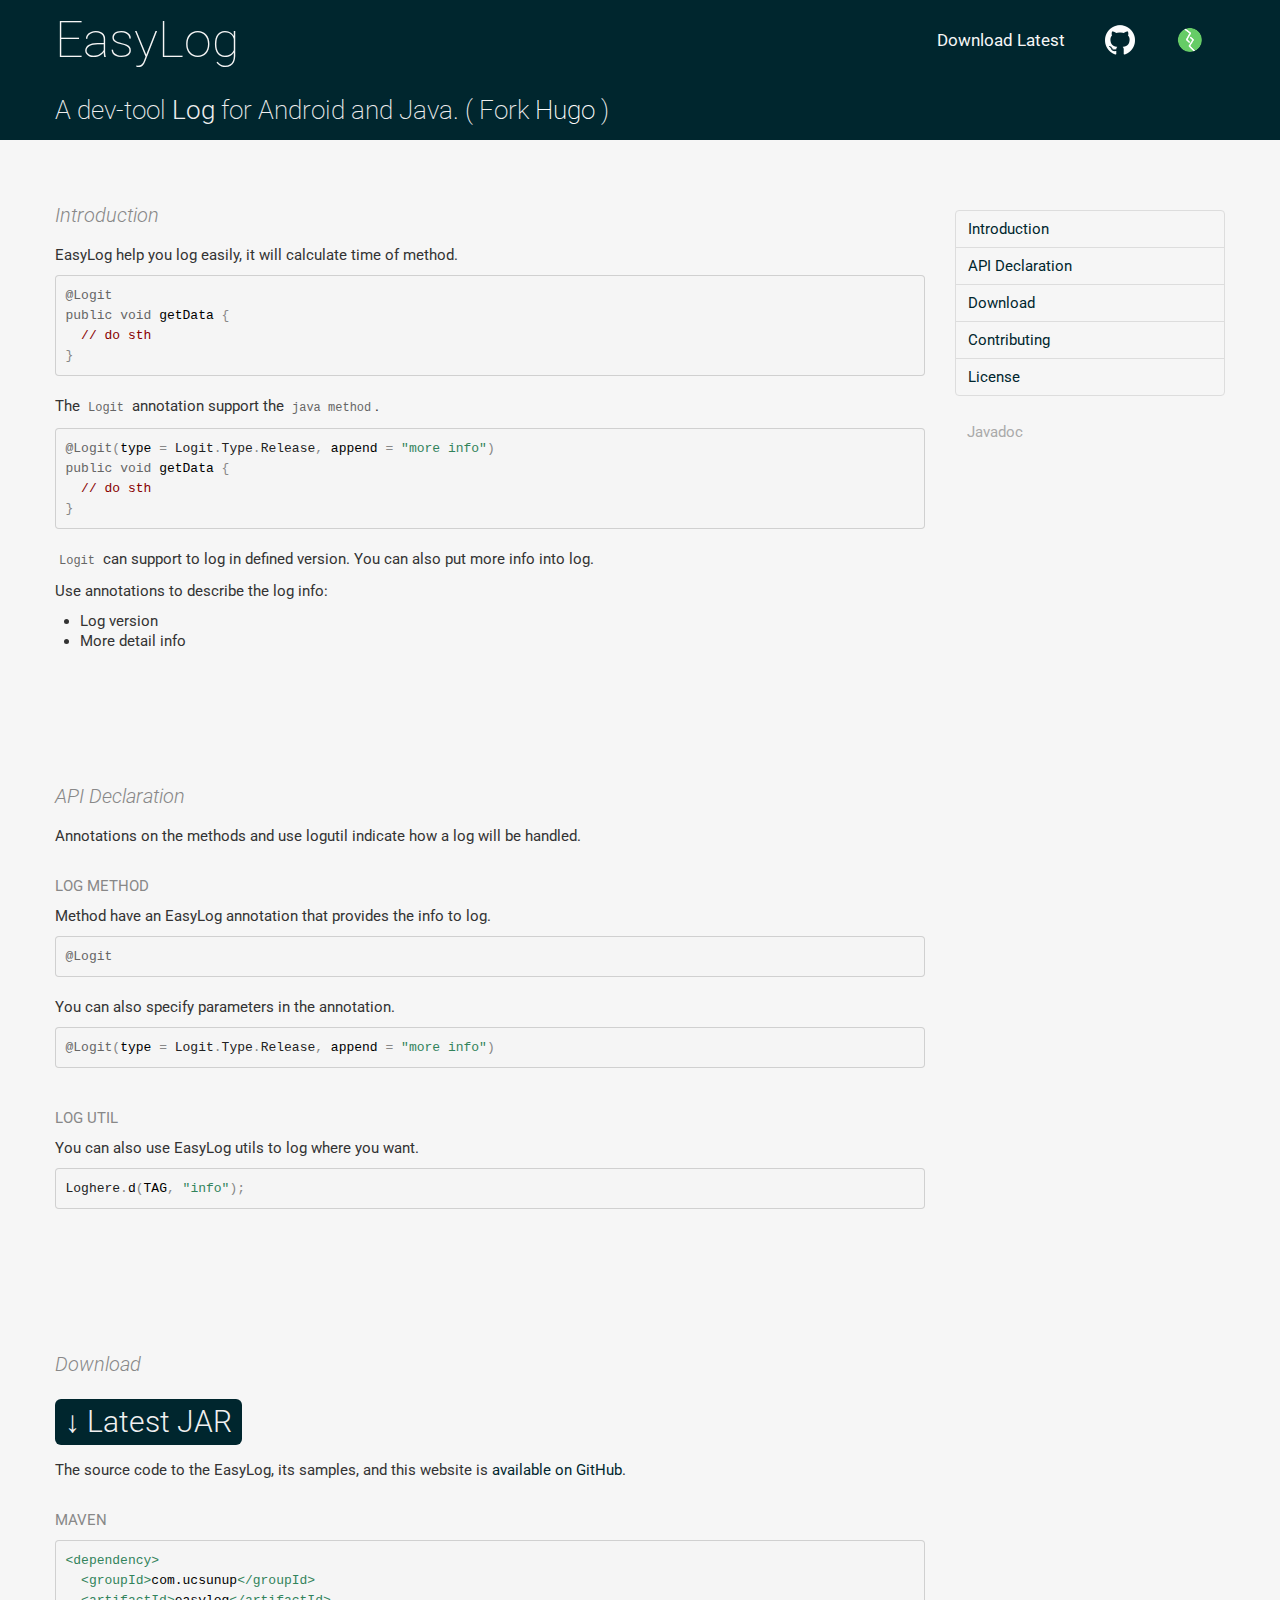
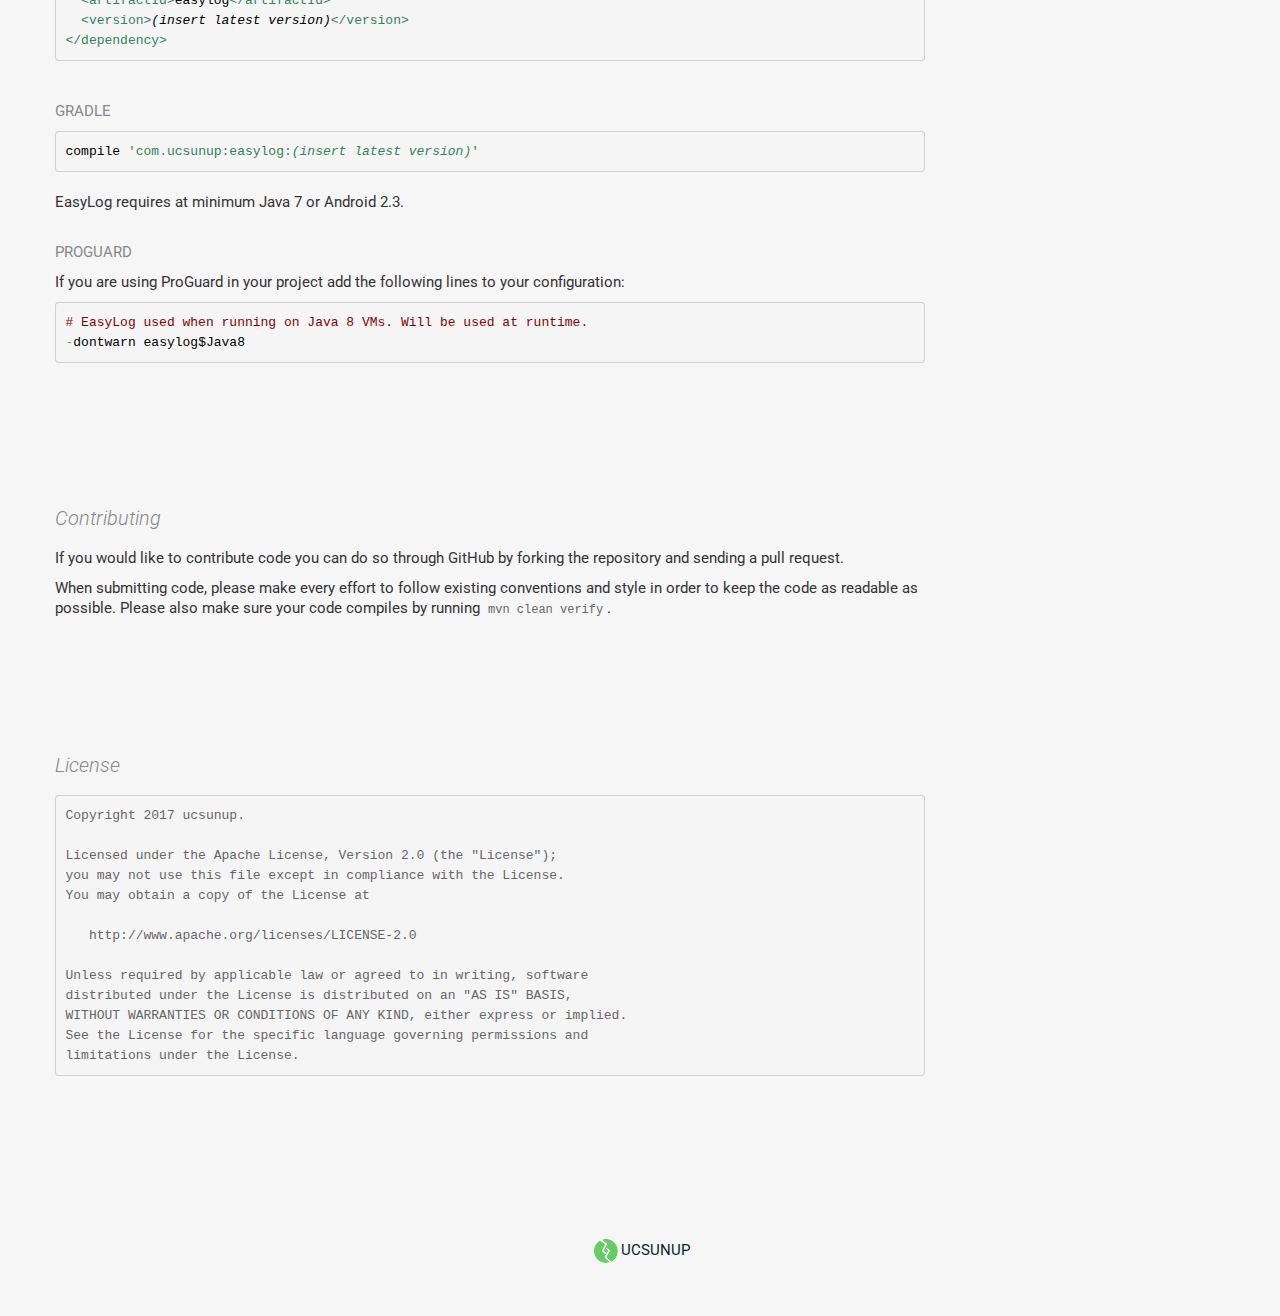
==== commit 162c16b4: "[Modify] modify index.html" ====
--- a/website/index.html
+++ b/website/index.html
@@ -1,116 +1,135 @@
 <!DOCTYPE html>
 <html lang="en">
-  <head>
+<head>
     <meta charset="utf-8">
-    <title>Retrofit</title>
+    <title>EasyLog</title>
     <meta name="viewport" content="width=device-width, initial-scale=1.0">
     <meta name="description" content="A type-safe HTTP client for Android and Java">
     <link href="static/bootstrap-combined.min.css" rel="stylesheet">
     <link href="static/app.css" rel="stylesheet">
     <link href="static/app-theme.css" rel="stylesheet">
-    <link href="https://fonts.googleapis.com/css?family=Roboto:400,300italic,100,100italic,300" rel="stylesheet" type="text/css">
-    <!--[if lt IE 9]><script src="static/html5shiv.min.js"></script><![endif]-->
-  </head>
-  <body data-target=".content-nav">
-    <header>
-      <div class="container">
-        <div class="row">
-          <div class="span5">
-            <h1>Retrofit</h1>
-          </div>
-          <div class="span7">
-            <menu>
-              <ul>
-                <li><a href="#download" class="menu download">Download <span class="version-tag">Latest</span></a></li>
-                <li><a href="http://github.com/ucsunup/EasyLog" data-title="View GitHub Project" class="menu github"><img src="static/icon-github.png" alt="GitHub"/></a></li>
-                <li><a href="https://github.com/ucsunup/EasyLog" data-title="UCSUNUP Open Source Portal" class="menu square"><img src="static/icon-ucsunup.png" alt="Square"/></a></li>
-              </ul>
-            </menu>
-          </div>
-        </div>
-      </div>
-    </header>
-    <section id="subtitle">
-      <div class="container">
-        <div class="row">
-          <div class="span12">
-            <h2>A dev-tool <strong>Log</strong> for Android and Java. ( Fork <a href="https://github.com/JakeWharton/hugo" style="color: white">Hugo</a> )</h2>
-          </div>
-        </div>
-      </div>
-    </section>
-    <section id="body">
-      <div class="container">
-        <div class="row">
-          <div class="span9">
-            <section id="introduction">
-              <h3>Introduction</h3>
-              <p>EasyLog help you log easily, it will calculate time of method.</p>
-              <pre class="prettyprint">@Logit
+    <link href="https://fonts.googleapis.com/css?family=Roboto:400,300italic,100,100italic,300"
+          rel="stylesheet" type="text/css">
+    <!--[if lt IE 9]>
+    <script src="static/html5shiv.min.js"></script><![endif]-->
+</head>
+<body data-target=".content-nav">
+<header>
+    <div class="container">
+        <div class="row">
+            <div class="span5">
+                <h1>EasyLog</h1>
+            </div>
+            <div class="span7">
+                <menu>
+                    <ul>
+                        <li><a href="#download" class="menu download">Download <span
+                                class="version-tag">Latest</span></a></li>
+                        <li><a href="http://github.com/ucsunup/EasyLog"
+                               data-title="View GitHub Project" class="menu github"><img
+                                src="static/icon-github.png" alt="GitHub"/></a></li>
+                        <li><a href="https://github.com/ucsunup/EasyLog"
+                               data-title="UCSUNUP Open Source Portal" class="menu square"><img
+                                src="static/icon-ucsunup.png" alt="Square"/></a></li>
+                    </ul>
+                </menu>
+            </div>
+        </div>
+    </div>
+</header>
+<section id="subtitle">
+    <div class="container">
+        <div class="row">
+            <div class="span12">
+                <h2>A dev-tool <strong>Log</strong> for Android and Java. ( Fork <a
+                        href="https://github.com/JakeWharton/hugo" style="color: white">Hugo</a> )
+                </h2>
+            </div>
+        </div>
+    </div>
+</section>
+<section id="body">
+    <div class="container">
+        <div class="row">
+            <div class="span9">
+                <section id="introduction">
+                    <h3>Introduction</h3>
+                    <p>EasyLog help you log easily, it will calculate time of method.</p>
+                    <pre class="prettyprint">@Logit
 public void getData {
   // do sth
 }</pre>
-              <p>The <code>Logit</code> annotation support the <code>java method</code>.</p>
-              <pre class="prettyprint">@Logit(type = Logit.Type.Release, append = "more info")
+                    <p>The <code>Logit</code> annotation support the <code>java method</code>.</p>
+                    <pre class="prettyprint">@Logit(type = Logit.Type.Release, append = "more info")
 public void getData {
   // do sth
 }</pre>
-              <p><code>Logit</code> can support to log in defined version. You can also put more info into log.</p>
-              <p>Use annotations to describe the log info:</p>
-              <ul>
-                <li>Log version</li>
-                <li>More detail info</li>
-              </ul>
-            </section>
-
-            <section id="api-declaration">
-              <h3>API Declaration</h3>
-              <p>Annotations on the methods and use logutil indicate how a log will be handled.</p>
-
-              <h4>Log Method</h4>
-              <p> Method have an EasyLog annotation that provides the info to log.</p>
-              <pre class="prettyprint">@Logit</pre>
-              <p>You can also specify parameters in the annotation.</p>
-              <pre class="prettyprint">@Logit(type = Logit.Type.Release, append = "more info")</pre>
-
-              <h4>Log util</h4>
-              <p>You can also use EasyLog utils to log where you want.</p>
-              <pre class="prettyprint">Loghere.d(TAG, "info");</pre>
-
-            <section id="download">
-              <h3>Download</h3>
-              <p><a href="" class="dl version-href">&darr; <span class="version-tag">Latest</span> JAR</a></p>
-              <!-- https://search.maven.org/remote_content?g=com.squareup.retrofit2&a=retrofit&v=LATEST -->
-              <p>The source code to the EasyLog, its samples, and this website is <a href="http://github.com/ucsunup/EasyLog">available on GitHub</a>.</p>
-              <h4>Maven</h4>
-              <pre class="prettyprint">&lt;dependency>
+                    <p><code>Logit</code> can support to log in defined version. You can also put
+                        more info into log.</p>
+                    <p>Use annotations to describe the log info:</p>
+                    <ul>
+                        <li>Log version</li>
+                        <li>More detail info</li>
+                    </ul>
+                </section>
+
+                <section id="api-declaration">
+                    <h3>API Declaration</h3>
+                    <p>Annotations on the methods and use logutil indicate how a log will be
+                        handled.</p>
+
+                    <h4>Log Method</h4>
+                    <p> Method have an EasyLog annotation that provides the info to log.</p>
+                    <pre class="prettyprint">@Logit</pre>
+                    <p>You can also specify parameters in the annotation.</p>
+                    <pre class="prettyprint">@Logit(type = Logit.Type.Release, append = "more info")</pre>
+
+                    <h4>Log util</h4>
+                    <p>You can also use EasyLog utils to log where you want.</p>
+                    <pre class="prettyprint">Loghere.d(TAG, "info");</pre>
+
+                    <section id="download">
+                        <h3>Download</h3>
+                        <p><a href="" class="dl version-href">&darr; <span class="version-tag">Latest</span>
+                            JAR</a></p>
+                        <!-- https://search.maven.org/remote_content?g=com.squareup.retrofit2&a=retrofit&v=LATEST -->
+                        <p>The source code to the EasyLog, its samples, and this website is <a
+                                href="http://github.com/ucsunup/EasyLog">available on GitHub</a>.
+                        </p>
+                        <h4>Maven</h4>
+                        <pre class="prettyprint">&lt;dependency>
   &lt;groupId>com.ucsunup&lt;/groupId>
   &lt;artifactId>easylog&lt;/artifactId>
   &lt;version><span class="version pln"><em>(insert latest version)</em></span>&lt;/version>
 &lt;/dependency></pre>
-              <h4>Gradle</h4>
-              <pre class="prettyprint">
+                        <h4>Gradle</h4>
+                        <pre class="prettyprint">
 compile 'com.ucsunup:easylog:<span class="version pln"><em>(insert latest version)</em></span>'
 </pre>
-              <p>EasyLog requires at minimum Java 7 or Android 2.3.</p>
-
-              <h4>ProGuard</h4>
-              <p>If you are using ProGuard in your project add the following lines to your configuration:</p>
-              <pre class="prettyprint">
+                        <p>EasyLog requires at minimum Java 7 or Android 2.3.</p>
+
+                        <h4>ProGuard</h4>
+                        <p>If you are using ProGuard in your project add the following lines to your
+                            configuration:</p>
+                        <pre class="prettyprint">
 # EasyLog used when running on Java 8 VMs. Will be used at runtime.
 -dontwarn easylog$Java8
 </pre>
-            </section>
-
-            <section id="contributing">
-              <h3>Contributing</h3>
-              <p>If you would like to contribute code you can do so through GitHub by forking the repository and sending a pull request.</p>
-              <p>When submitting code, please make every effort to follow existing conventions and style in order to keep the code as readable as possible. Please also make sure your code compiles by running <code>mvn clean verify</code>.</p>
-            </section>
-
-            <section id="license">
-              <h3>License</h3>
-              <pre>Copyright 2017 ucsunup.
+                    </section>
+
+                    <section id="contributing">
+                        <h3>Contributing</h3>
+                        <p>If you would like to contribute code you can do so through GitHub by
+                            forking the repository and sending a pull request.</p>
+                        <p>When submitting code, please make every effort to follow existing
+                            conventions and style in order to keep the code as readable as possible.
+                            Please also make sure your code compiles by running <code>mvn clean
+                                verify</code>.</p>
+                    </section>
+
+                    <section id="license">
+                        <h3>License</h3>
+                        <pre>Copyright 2017 ucsunup.
 
 Licensed under the Apache License, Version 2.0 (the "License");
 you may not use this file except in compliance with the License.
@@ -123,36 +142,37 @@
 WITHOUT WARRANTIES OR CONDITIONS OF ANY KIND, either express or implied.
 See the License for the specific language governing permissions and
 limitations under the License.</pre>
-            </section>
-          </div>
-          <div class="span3">
-            <div class="content-nav" data-spy="affix" data-offset-top="80">
-              <ul class="nav nav-tabs nav-stacked primary">
-                <li><a href="#introduction">Introduction</a></li>
-                <li><a href="#api-declaration">API Declaration</a></li>
-                <li><a href="#download">Download</a></li>
-                <li><a href="#contributing">Contributing</a></li>
-                <li><a href="#license">License</a></li>
-              </ul>
-              <ul class="nav nav-pills nav-stacked secondary">
-                <li><a href="">Javadoc</a></li><!-- 2.x/EasyLog/ -->
-              </ul>
-            </div>
-          </div>
-        </div>
-        <div class="row">
-          <div class="span12 logo">
-            <a href="https://github.com/ucsunup"><img src="static/icon-ucsunup.png" alt=" UCSUNUP"/>UCSUNUP</a>
-          </div>
-        </div>
-      </div>
-    </section>
-    <script src="https://ajax.googleapis.com/ajax/libs/jquery/1.9.1/jquery.min.js"></script>
-    <script src="static/bootstrap.min.js"></script>
-    <script src="static/jquery.smooth-scroll.min.js"></script>
-    <script src="static/jquery-maven-artifact.min.js"></script>
-    <script src="static/prettify.js"></script>
-    <script type="text/javascript">
+                    </section>
+            </div>
+            <div class="span3">
+                <div class="content-nav" data-spy="affix" data-offset-top="80">
+                    <ul class="nav nav-tabs nav-stacked primary">
+                        <li><a href="#introduction">Introduction</a></li>
+                        <li><a href="#api-declaration">API Declaration</a></li>
+                        <li><a href="#download">Download</a></li>
+                        <li><a href="#contributing">Contributing</a></li>
+                        <li><a href="#license">License</a></li>
+                    </ul>
+                    <ul class="nav nav-pills nav-stacked secondary">
+                        <li><a href="">Javadoc</a></li><!-- 2.x/EasyLog/ -->
+                    </ul>
+                </div>
+            </div>
+        </div>
+        <div class="row">
+            <div class="span12 logo">
+                <a href="https://github.com/ucsunup"><img src="static/icon-ucsunup.png"
+                                                          alt=" UCSUNUP"/>UCSUNUP</a>
+            </div>
+        </div>
+    </div>
+</section>
+<script src="https://ajax.googleapis.com/ajax/libs/jquery/1.9.1/jquery.min.js"></script>
+<script src="static/bootstrap.min.js"></script>
+<script src="static/jquery.smooth-scroll.min.js"></script>
+<script src="static/jquery-maven-artifact.min.js"></script>
+<script src="static/prettify.js"></script>
+<script type="text/javascript">
       $(function() {
         // Syntax highlight code blocks.
         prettyPrint();
@@ -189,6 +209,9 @@
 
       ga('create', 'UA-40704740-4', 'github.io');
       ga('send', 'pageview');
-    </script>
-  </body>
+
+
+
+</script>
+</body>
 </html>
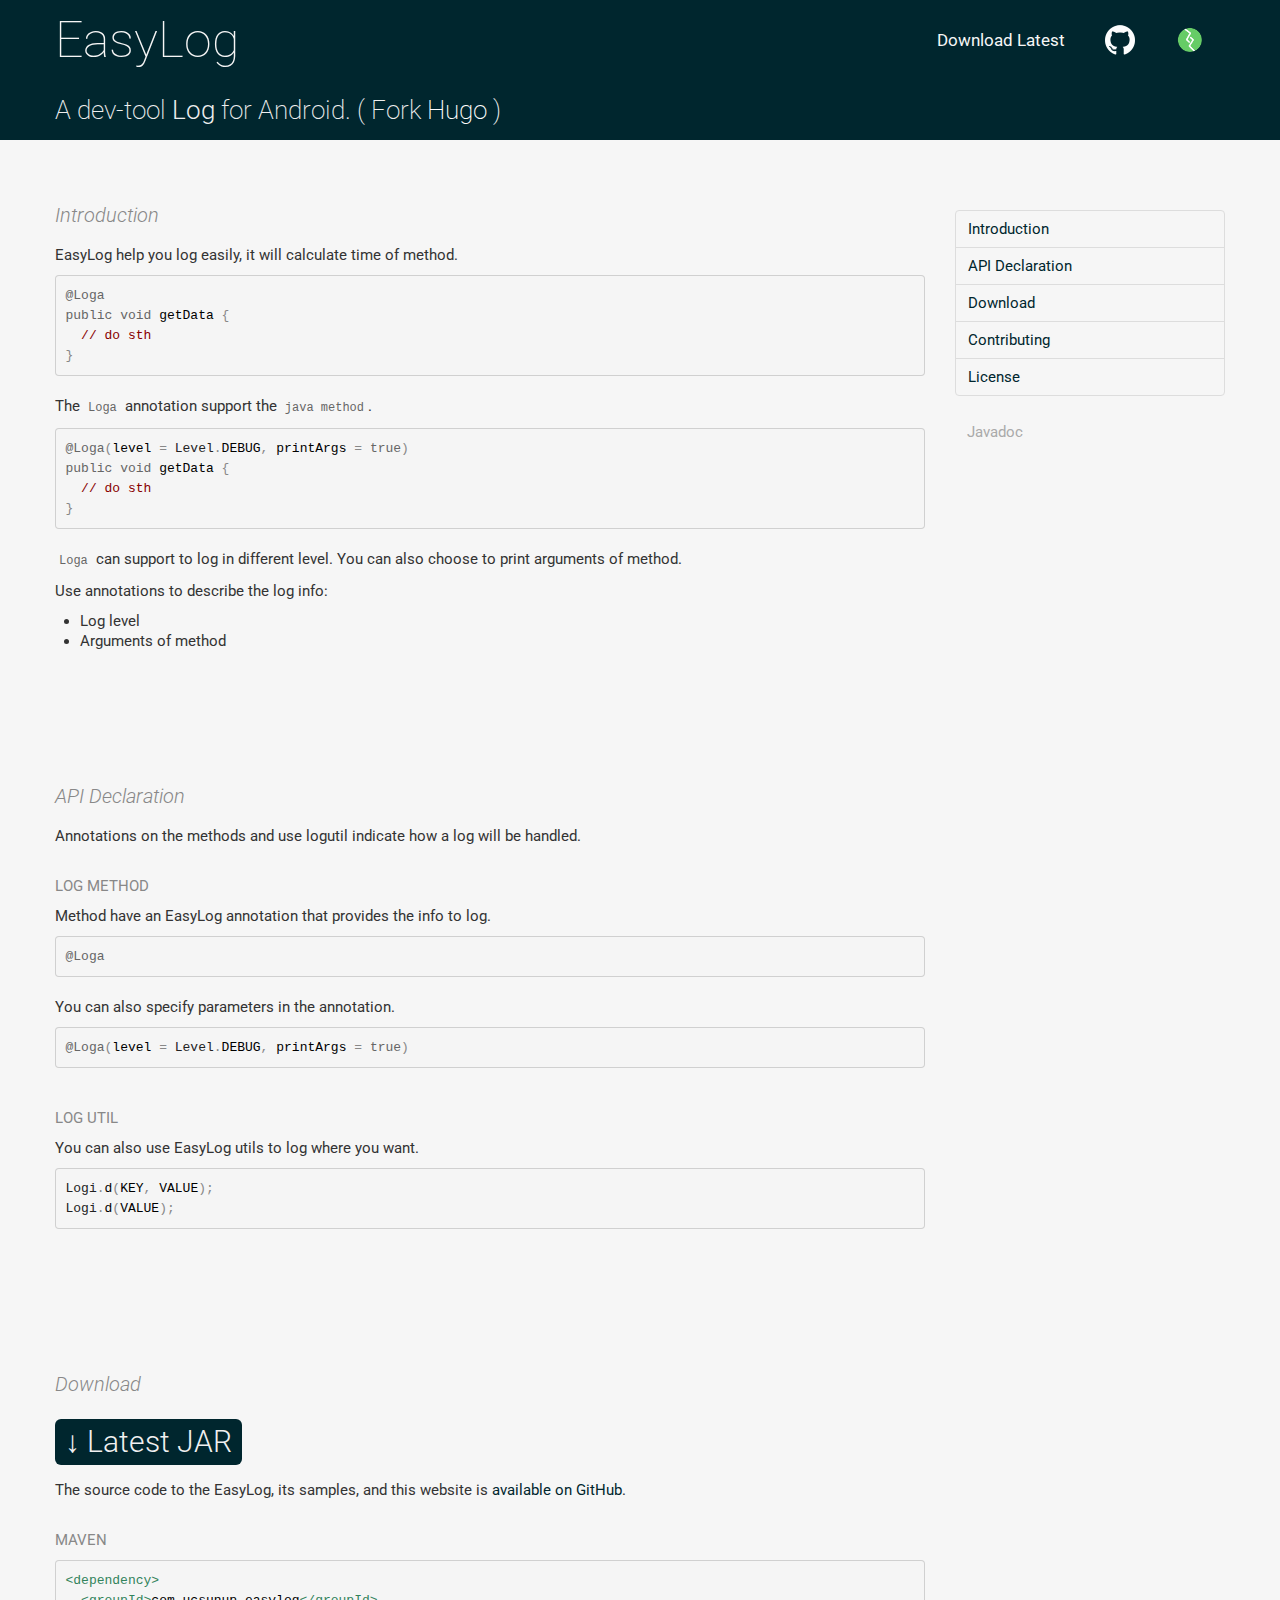
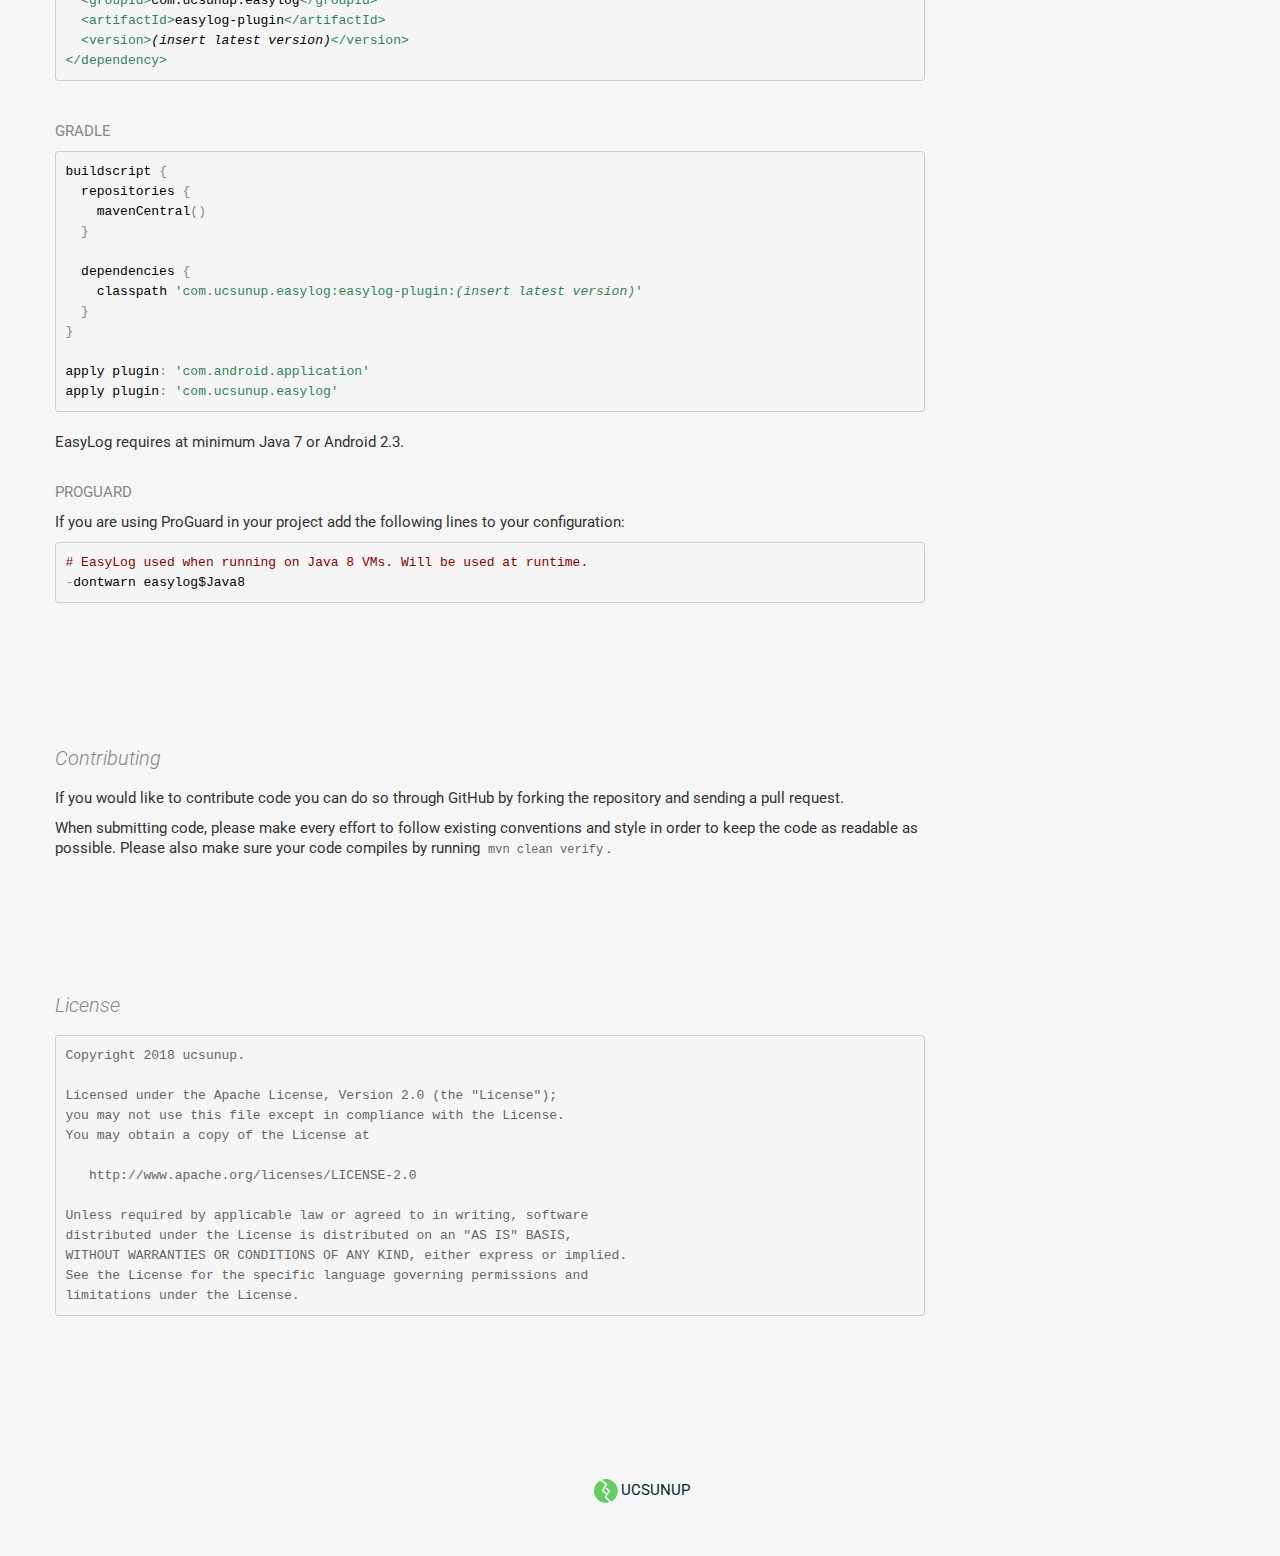
==== commit 14643496: "[Modify] update website" ====
--- a/website/index.html
+++ b/website/index.html
@@ -41,7 +41,7 @@
     <div class="container">
         <div class="row">
             <div class="span12">
-                <h2>A dev-tool <strong>Log</strong> for Android and Java. ( Fork <a
+                <h2>A dev-tool <strong>Log</strong> for Android. ( Fork <a
                         href="https://github.com/JakeWharton/hugo" style="color: white">Hugo</a> )
                 </h2>
             </div>
@@ -55,21 +55,21 @@
                 <section id="introduction">
                     <h3>Introduction</h3>
                     <p>EasyLog help you log easily, it will calculate time of method.</p>
-                    <pre class="prettyprint">@Logit
+                    <pre class="prettyprint">@Loga
 public void getData {
   // do sth
 }</pre>
-                    <p>The <code>Logit</code> annotation support the <code>java method</code>.</p>
-                    <pre class="prettyprint">@Logit(type = Logit.Type.Release, append = "more info")
+                    <p>The <code>Loga</code> annotation support the <code>java method</code>.</p>
+                    <pre class="prettyprint">@Loga(level = Level.DEBUG, printArgs = true)
 public void getData {
   // do sth
 }</pre>
-                    <p><code>Logit</code> can support to log in defined version. You can also put
-                        more info into log.</p>
+                    <p><code>Loga</code> can support to log in different level. You can also choose
+                        to print arguments of method.</p>
                     <p>Use annotations to describe the log info:</p>
                     <ul>
-                        <li>Log version</li>
-                        <li>More detail info</li>
+                        <li>Log level</li>
+                        <li>Arguments of method</li>
                     </ul>
                 </section>
 
@@ -80,17 +80,18 @@
 
                     <h4>Log Method</h4>
                     <p> Method have an EasyLog annotation that provides the info to log.</p>
-                    <pre class="prettyprint">@Logit</pre>
+                    <pre class="prettyprint">@Loga</pre>
                     <p>You can also specify parameters in the annotation.</p>
-                    <pre class="prettyprint">@Logit(type = Logit.Type.Release, append = "more info")</pre>
+                    <pre class="prettyprint">@Loga(level = Level.DEBUG, printArgs = true)</pre>
 
                     <h4>Log util</h4>
                     <p>You can also use EasyLog utils to log where you want.</p>
-                    <pre class="prettyprint">Loghere.d(TAG, "info");</pre>
+                    <pre class="prettyprint">Logi.d(KEY, VALUE);
+Logi.d(VALUE);</pre>
 
                     <section id="download">
                         <h3>Download</h3>
-                        <p><a href="" class="dl version-href">&darr; <span class="version-tag">Latest</span>
+                        <p><a href="https://search.maven.org/remote_content?g=com.ucsunup.easylog&a=easylog-plugin&v=LATEST" class="dl version-href">&darr; <span class="version-tag">Latest</span>
                             JAR</a></p>
                         <!-- https://search.maven.org/remote_content?g=com.squareup.retrofit2&a=retrofit&v=LATEST -->
                         <p>The source code to the EasyLog, its samples, and this website is <a
@@ -98,13 +99,23 @@
                         </p>
                         <h4>Maven</h4>
                         <pre class="prettyprint">&lt;dependency>
-  &lt;groupId>com.ucsunup&lt;/groupId>
-  &lt;artifactId>easylog&lt;/artifactId>
+  &lt;groupId>com.ucsunup.easylog&lt;/groupId>
+  &lt;artifactId>easylog-plugin&lt;/artifactId>
   &lt;version><span class="version pln"><em>(insert latest version)</em></span>&lt;/version>
 &lt;/dependency></pre>
                         <h4>Gradle</h4>
-                        <pre class="prettyprint">
-compile 'com.ucsunup:easylog:<span class="version pln"><em>(insert latest version)</em></span>'
+                        <pre class="prettyprint">buildscript {
+  repositories {
+    mavenCentral()
+  }
+
+  dependencies {
+    classpath 'com.ucsunup.easylog:easylog-plugin:<span class="version pln"><em>(insert latest version)</em></span>'
+  }
+}
+
+apply plugin: 'com.android.application'
+apply plugin: 'com.ucsunup.easylog'
 </pre>
                         <p>EasyLog requires at minimum Java 7 or Android 2.3.</p>
 
@@ -129,7 +140,7 @@
 
                     <section id="license">
                         <h3>License</h3>
-                        <pre>Copyright 2017 ucsunup.
+                        <pre>Copyright 2018 ucsunup.
 
 Licensed under the Apache License, Version 2.0 (the "License");
 you may not use this file except in compliance with the License.
@@ -195,7 +206,7 @@
         });
 
         // Look up the latest version of the library.
-        $.fn.artifactVersion('com.ucsunup', 'easylog', function(version, url) {
+        $.fn.artifactVersion('com.ucsunup.easylog', 'easylog-plugin', function(version, url) {
           $('.version').text(version);
           $('.version-tag').text('v' + version);
           $('.version-href').attr('href', url);
